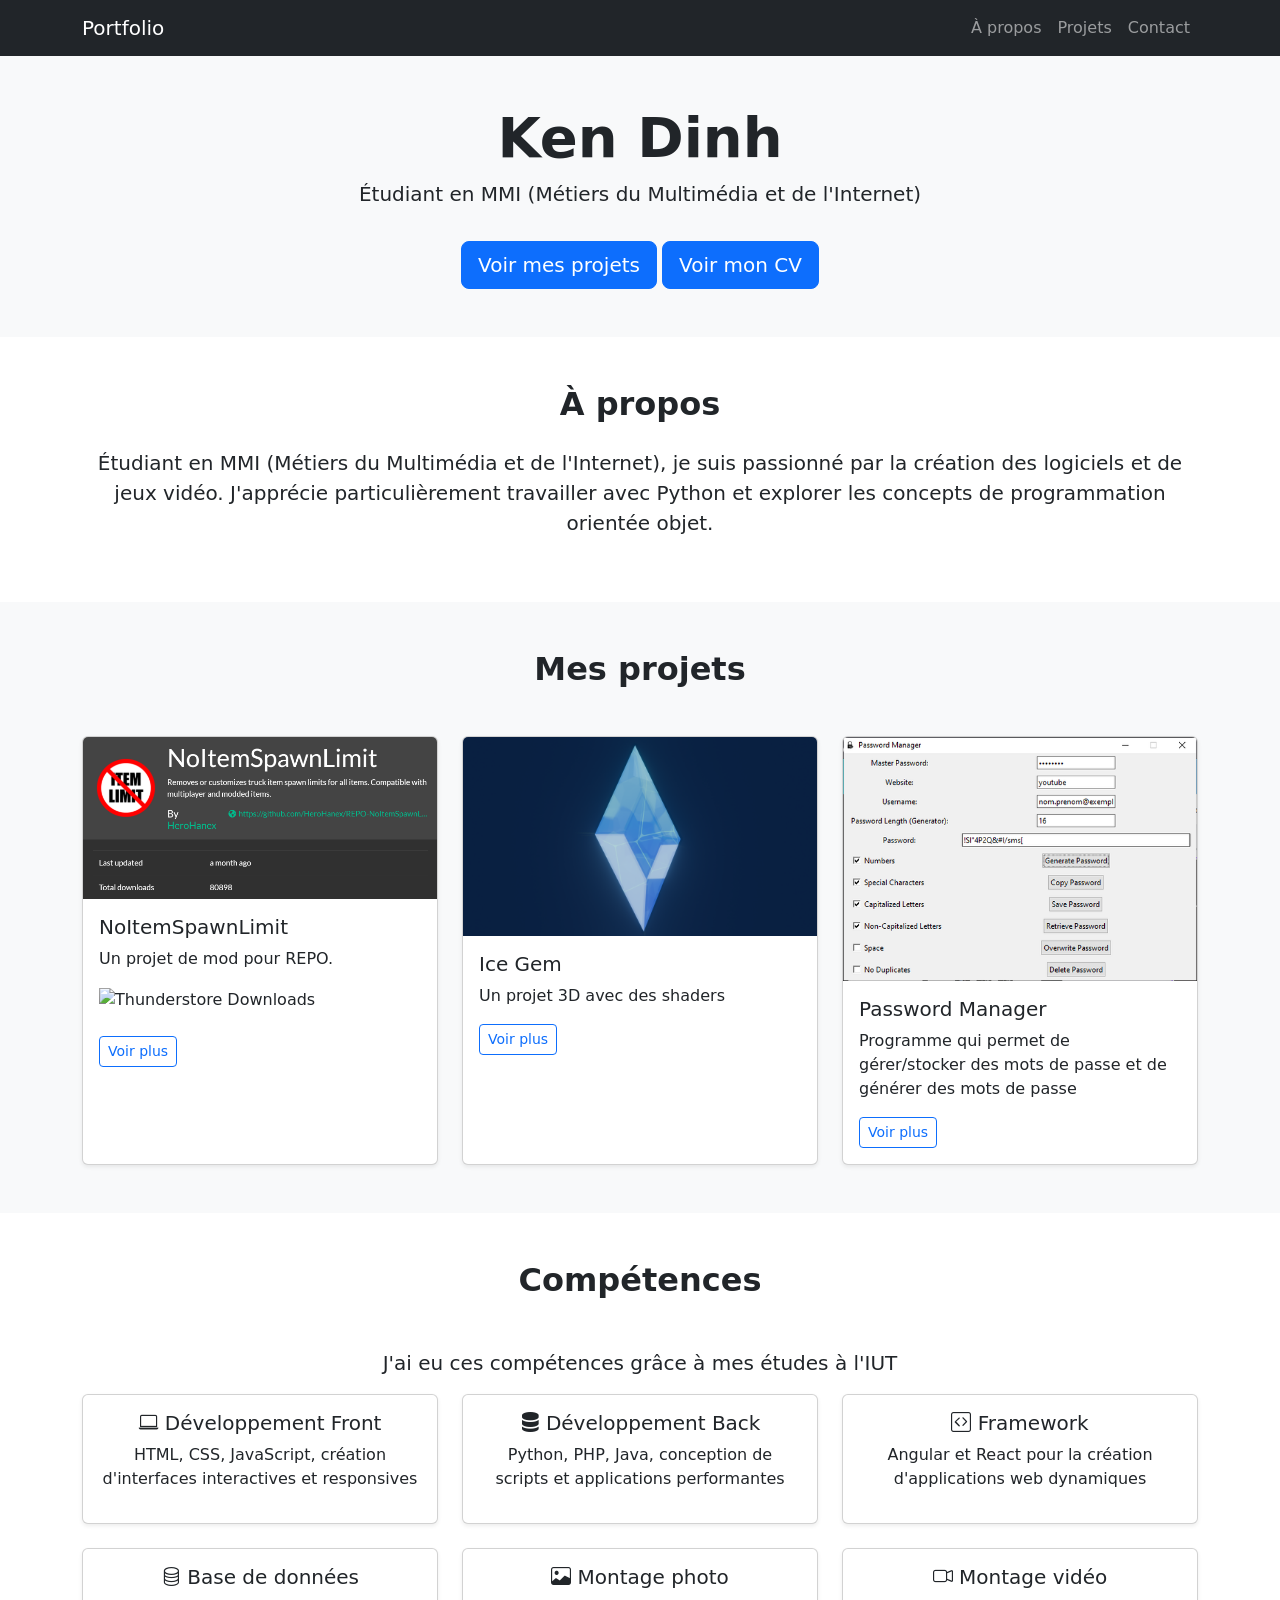
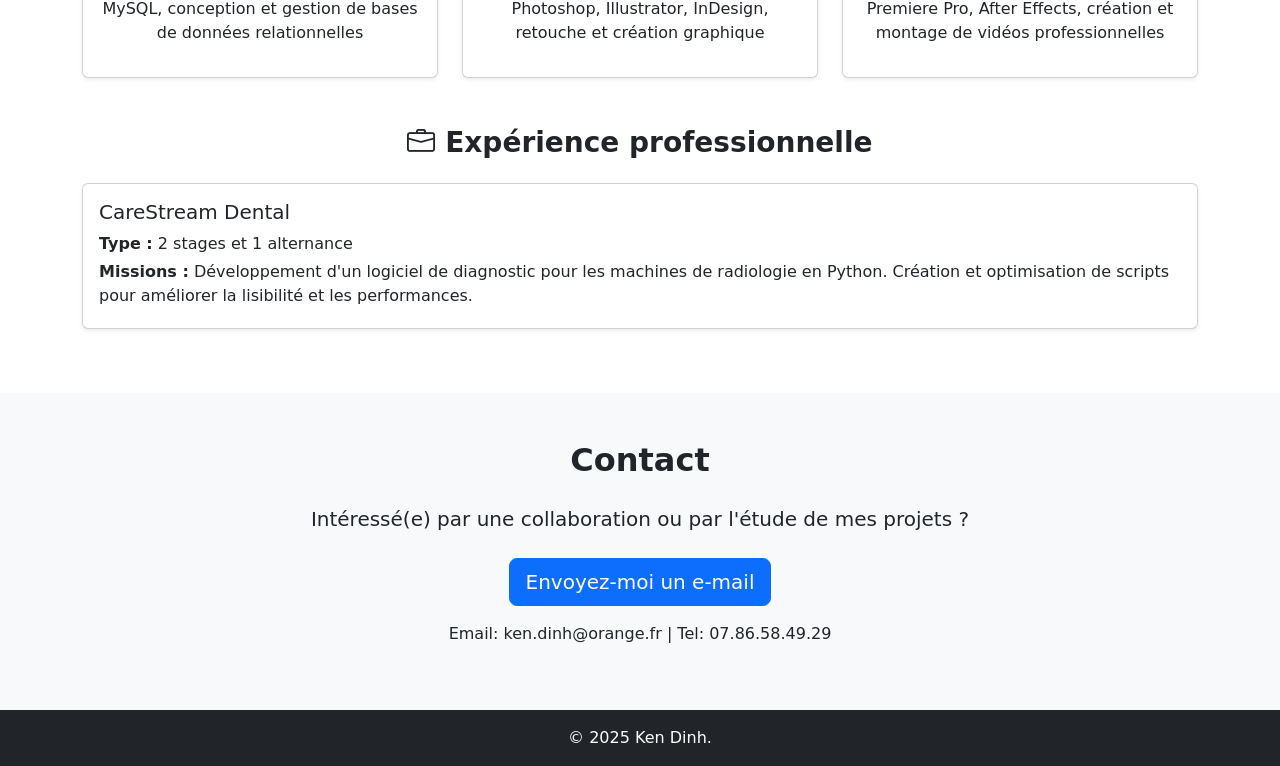
==== index.html @ 103bba15 "Add download badge for NoItemSpawnLimit project in HTML files" ====
<!DOCTYPE html>
<html lang="en">

<head>
	<meta charset="UTF-8">
	<meta name="viewport" content="width=device-width, initial-scale=1">
	<title>Portfolio</title>
	<link href="https://cdn.jsdelivr.net/npm/bootstrap@5.3.3/dist/css/bootstrap.min.css" rel="stylesheet">
	<link rel="stylesheet" href="https://cdn.jsdelivr.net/npm/bootstrap-icons@1.11.1/font/bootstrap-icons.css">
</head>

<body>

	<nav class="navbar navbar-expand-lg navbar-dark bg-dark">
		<div class="container">
			<a class="navbar-brand" href="#">Portfolio</a>
			<button class="navbar-toggler" type="button" data-bs-toggle="collapse" data-bs-target="#navbarNav">
				<span class="navbar-toggler-icon"></span>
			</button>
			<div id="navbarNav" class="collapse navbar-collapse justify-content-end">
				<ul class="navbar-nav">
					<li class="nav-item"><a class="nav-link" href="#about">À propos</a></li>
					<li class="nav-item"><a class="nav-link" href="#projects">Projets</a></li>
					<li class="nav-item"><a class="nav-link" href="#contact">Contact</a></li>
				</ul>
			</div>
		</div>
	</nav>

	<header class="bg-light text-dark text-center py-5">
		<div class="container">
			<h1 class="display-4 fw-bold">Ken Dinh</h1>
			<p class="lead">Étudiant en MMI (Métiers du Multimédia et de l'Internet)</p>
			<a href="#projects" class="btn btn-primary btn-lg mt-3">Voir mes projets</a>
			<a href="html/cv.html" class="btn btn-primary btn-lg mt-3">Voir mon CV</a>
		</div>
	</header>

	<section id="about" class="py-5">
		<div class="container text-center">
			<h2 class="fw-bold mb-4">À propos</h2>
			<p class="lead">Étudiant en MMI (Métiers du Multimédia et de l'Internet), je suis passionné par la
				création des logiciels et de jeux vidéo. J'apprécie particulièrement travailler avec Python et explorer
				les concepts de
				programmation orientée objet.</p>
		</div>
	</section>

	<section id="projects" class="py-5 bg-light">
		<div class="container">
			<h2 class="text-center fw-bold mb-5">Mes projets</h2>
			<div class="row g-4">
				<div class="col-md-4">
					<div class="card h-100 shadow-sm">
						<a href="html/noitemspawnlimit.html">
							<img src="images/noitemspawnlimit.png" class="card-img-top" alt="Project 1">
						</a>
						<div class="card-body">
							<h5 class="card-title">NoItemSpawnLimit</h5>
							<p class="card-text">Un projet de mod pour REPO.</p>
							<img alt="Thunderstore Downloads" src="https://img.shields.io/thunderstore/dt/HeroHanex/NoItemSpawnLimit?style=for-the-badge"><br><br>
							<a href="html/noitemspawnlimit.html" class="btn btn-outline-primary btn-sm">Voir plus</a>
						</div>
					</div>
				</div>

				<div class="col-md-4">
					<div class="card h-100 shadow-sm">
						<a href="html/ice_em.html">
							<img src="images/gem.png" class="card-img-top" alt="Project 2">
						</a>
						<div class="card-body">
							<h5 class="card-title">Ice Gem</h5>
							<p class="card-text">Un projet 3D avec des shaders</p>
							<a href="html/ice_em.html" class="btn btn-outline-primary btn-sm">Voir plus</a>
						</div>
					</div>
				</div>

				<div class="col-md-4">
					<div class="card h-100 shadow-sm">
						<a href="./html/pwm.html">
							<img src="images/password_manager.png" class="card-img-top" alt="Project 3">
						</a>
						<div class="card-body">
							<h5 class="card-title">Password Manager</h5>
							<p class="card-text">Programme qui permet de gérer/stocker des mots de passe et de générer
								des mots de passe</p>
							<a href="./html/pwm.html" class="btn btn-outline-primary btn-sm">Voir plus</a>
						</div>
					</div>
				</div>

			</div>
		</div>
	</section>

	<section id="competences" class="py-5">
		<div class="container">
			<h2 class="text-center fw-bold mb-5">Compétences</h2>
			<p class="lead text-center">J'ai eu ces compétences grâce à mes études à l'IUT</p>

			<div class="row g-4">

				<div class="col-md-4">
					<div class="card h-100 text-center shadow-sm">
						<div class="card-body">
							<h5 class="card-title"><i class="bi bi-laptop"></i> Développement Front</h5>
							<p>HTML, CSS, JavaScript, création d'interfaces interactives et responsives</p>
						</div>
					</div>
				</div>

				<div class="col-md-4">
					<div class="card h-100 text-center shadow-sm">
						<div class="card-body">
							<h5 class="card-title"><i class="bi bi-server"></i> Développement Back</h5>
							<p>Python, PHP, Java, conception de scripts et applications performantes</p>
						</div>
					</div>
				</div>

				<div class="col-md-4">
					<div class="card h-100 text-center shadow-sm">
						<div class="card-body">
							<h5 class="card-title"><i class="bi bi-code-square"></i> Framework</h5>
							<p>Angular et React pour la création d'applications web dynamiques</p>
						</div>
					</div>
				</div>

				<div class="col-md-4">
					<div class="card h-100 text-center shadow-sm">
						<div class="card-body">
							<h5 class="card-title"><i class="bi bi-database"></i> Base de données</h5>
							<p>MySQL, conception et gestion de bases de données relationnelles</p>
						</div>
					</div>
				</div>

				<div class="col-md-4">
					<div class="card h-100 text-center shadow-sm">
						<div class="card-body">
							<h5 class="card-title"><i class="bi bi-image"></i> Montage photo</h5>
							<p>Photoshop, Illustrator, InDesign, retouche et création graphique</p>
						</div>
					</div>
				</div>

				<div class="col-md-4">
					<div class="card h-100 text-center shadow-sm">
						<div class="card-body">
							<h5 class="card-title"><i class="bi bi-camera-video"></i> Montage vidéo</h5>
							<p>Premiere Pro, After Effects, création et montage de vidéos professionnelles</p>
						</div>
					</div>
				</div>

			</div>

			<div class="row mt-5">
				<div class="col-12">
					<h3 class="fw-bold mb-4 text-center"><i class="bi bi-briefcase"></i> Expérience professionnelle</h3>

					<div class="card shadow-sm mb-3">
						<div class="card-body">
							<h5 class="card-title">CareStream Dental</h5>
							<p class="mb-1"><strong>Type :</strong> 2 stages et 1 alternance</p>
							<p class="mb-1"><strong>Missions :</strong> Développement d'un logiciel de diagnostic pour
								les machines de radiologie en Python. Création et optimisation de scripts pour améliorer
								la lisibilité et les performances.</p>
						</div>
					</div>

				</div>
			</div>

		</div>
	</section>

	<section id="contact" class="py-5 bg-light">
		<div class="container text-center">
			<h2 class="fw-bold mb-4">Contact</h2>
			<p class="lead mb-4">Intéressé(e) par une collaboration ou par l'étude de mes projets ?</p>
			<a href="mailto:ken.dinh@orange.fr" class="btn btn-primary btn-lg">Envoyez-moi un e-mail</a>
			<p class="mt-3">Email: ken.dinh@orange.fr | Tel: 07.86.58.49.29</p>
		</div>
	</section>

	<footer class="bg-dark text-white text-center py-3">
		<p class="mb-0">&copy; 2025 Ken Dinh.</p>
	</footer>

	<script src="https://cdn.jsdelivr.net/npm/bootstrap@5.3.3/dist/js/bootstrap.bundle.min.js"></script>
</body>

</html>
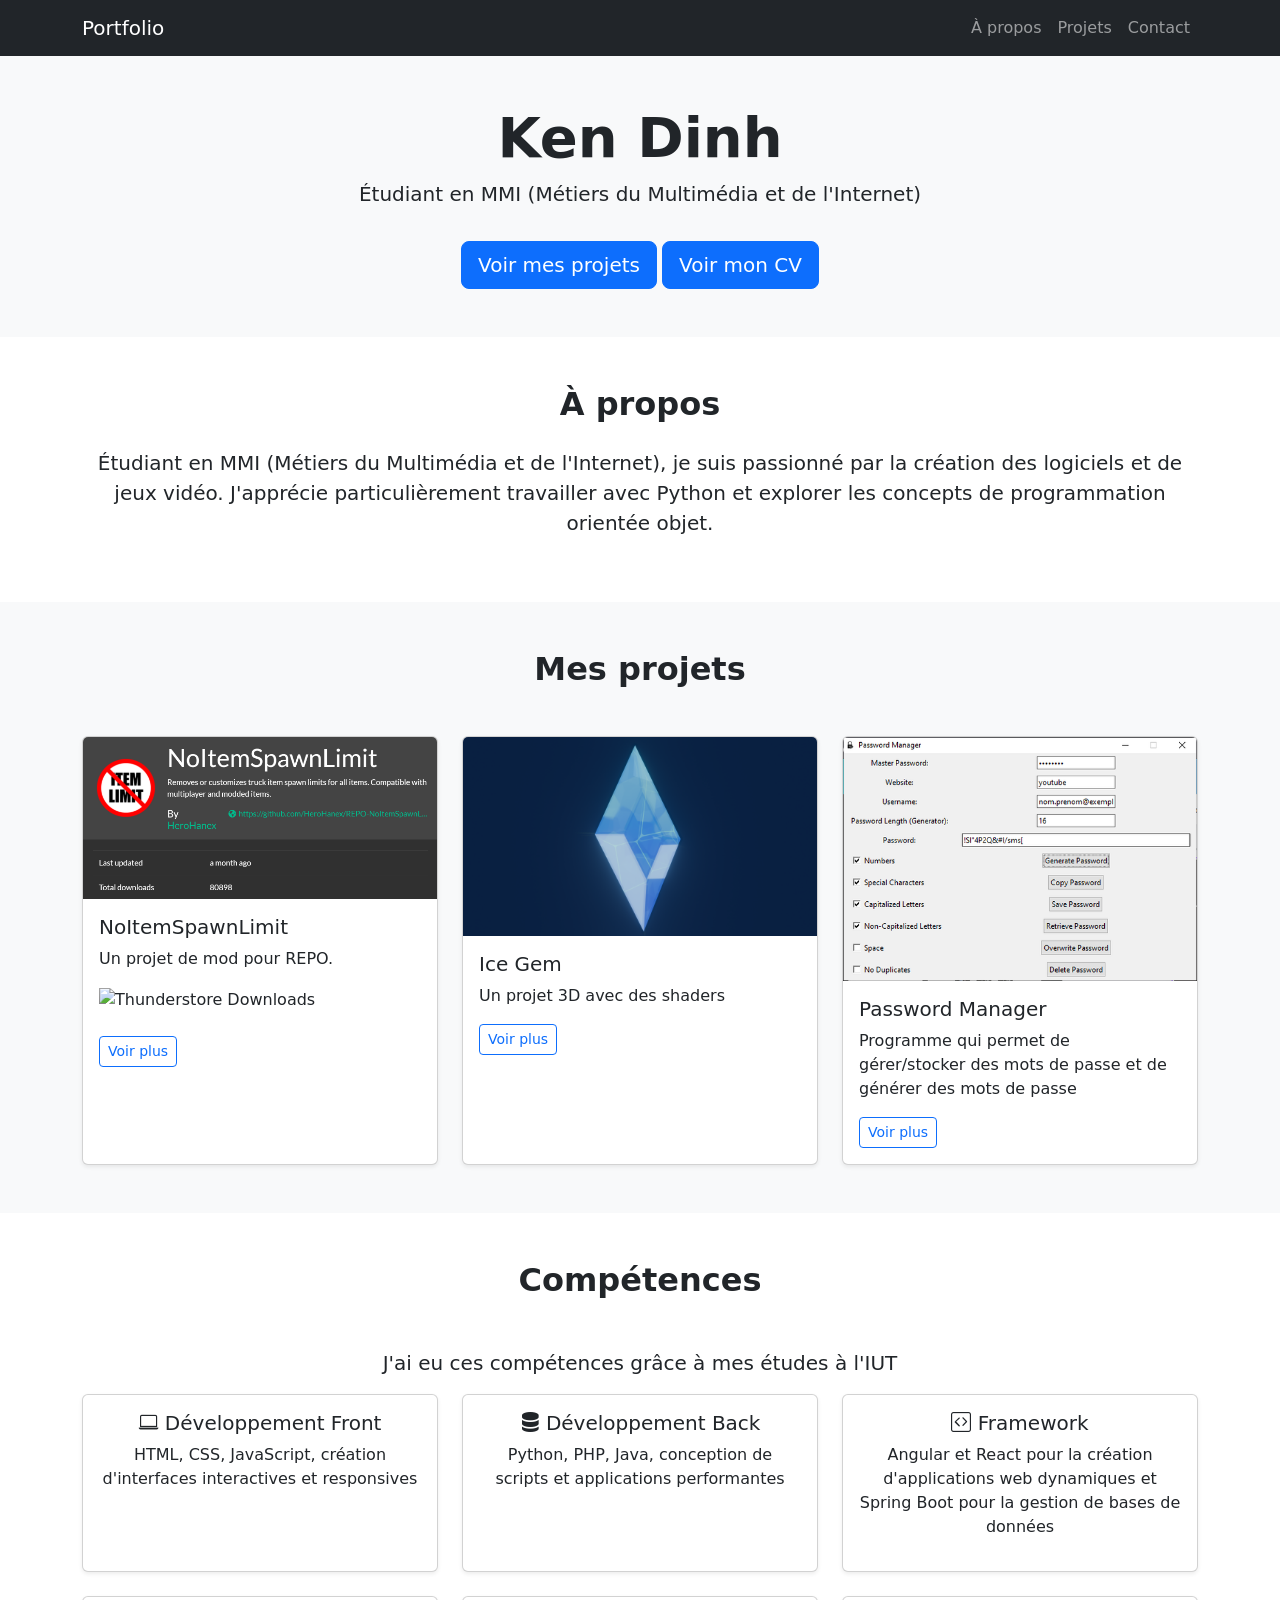
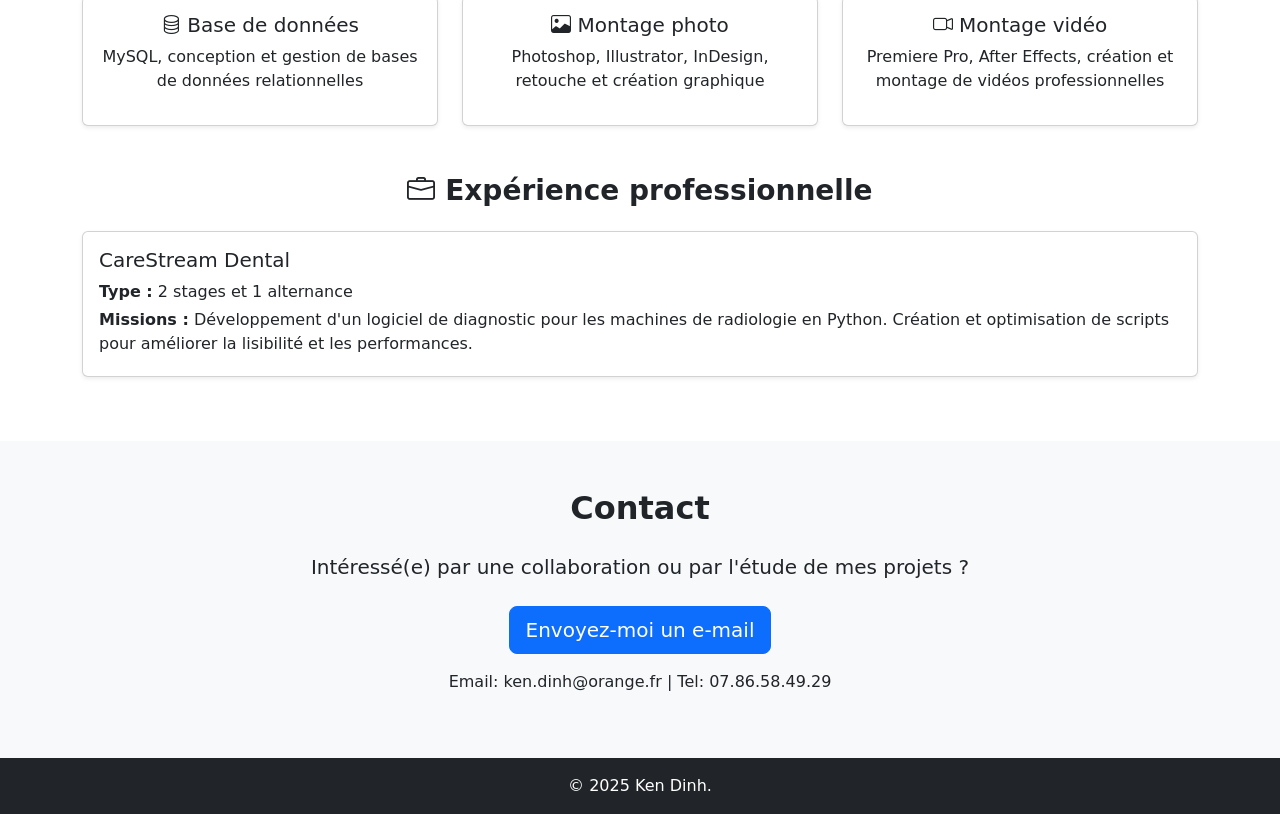
==== commit 3f162114: "Updated CV" ====
--- a/index.html
+++ b/index.html
@@ -124,7 +124,7 @@
 					<div class="card h-100 text-center shadow-sm">
 						<div class="card-body">
 							<h5 class="card-title"><i class="bi bi-code-square"></i> Framework</h5>
-							<p>Angular et React pour la création d'applications web dynamiques</p>
+							<p>Angular et React pour la création d'applications web dynamiques et Spring Boot pour la gestion de bases de données</p>
 						</div>
 					</div>
 				</div>
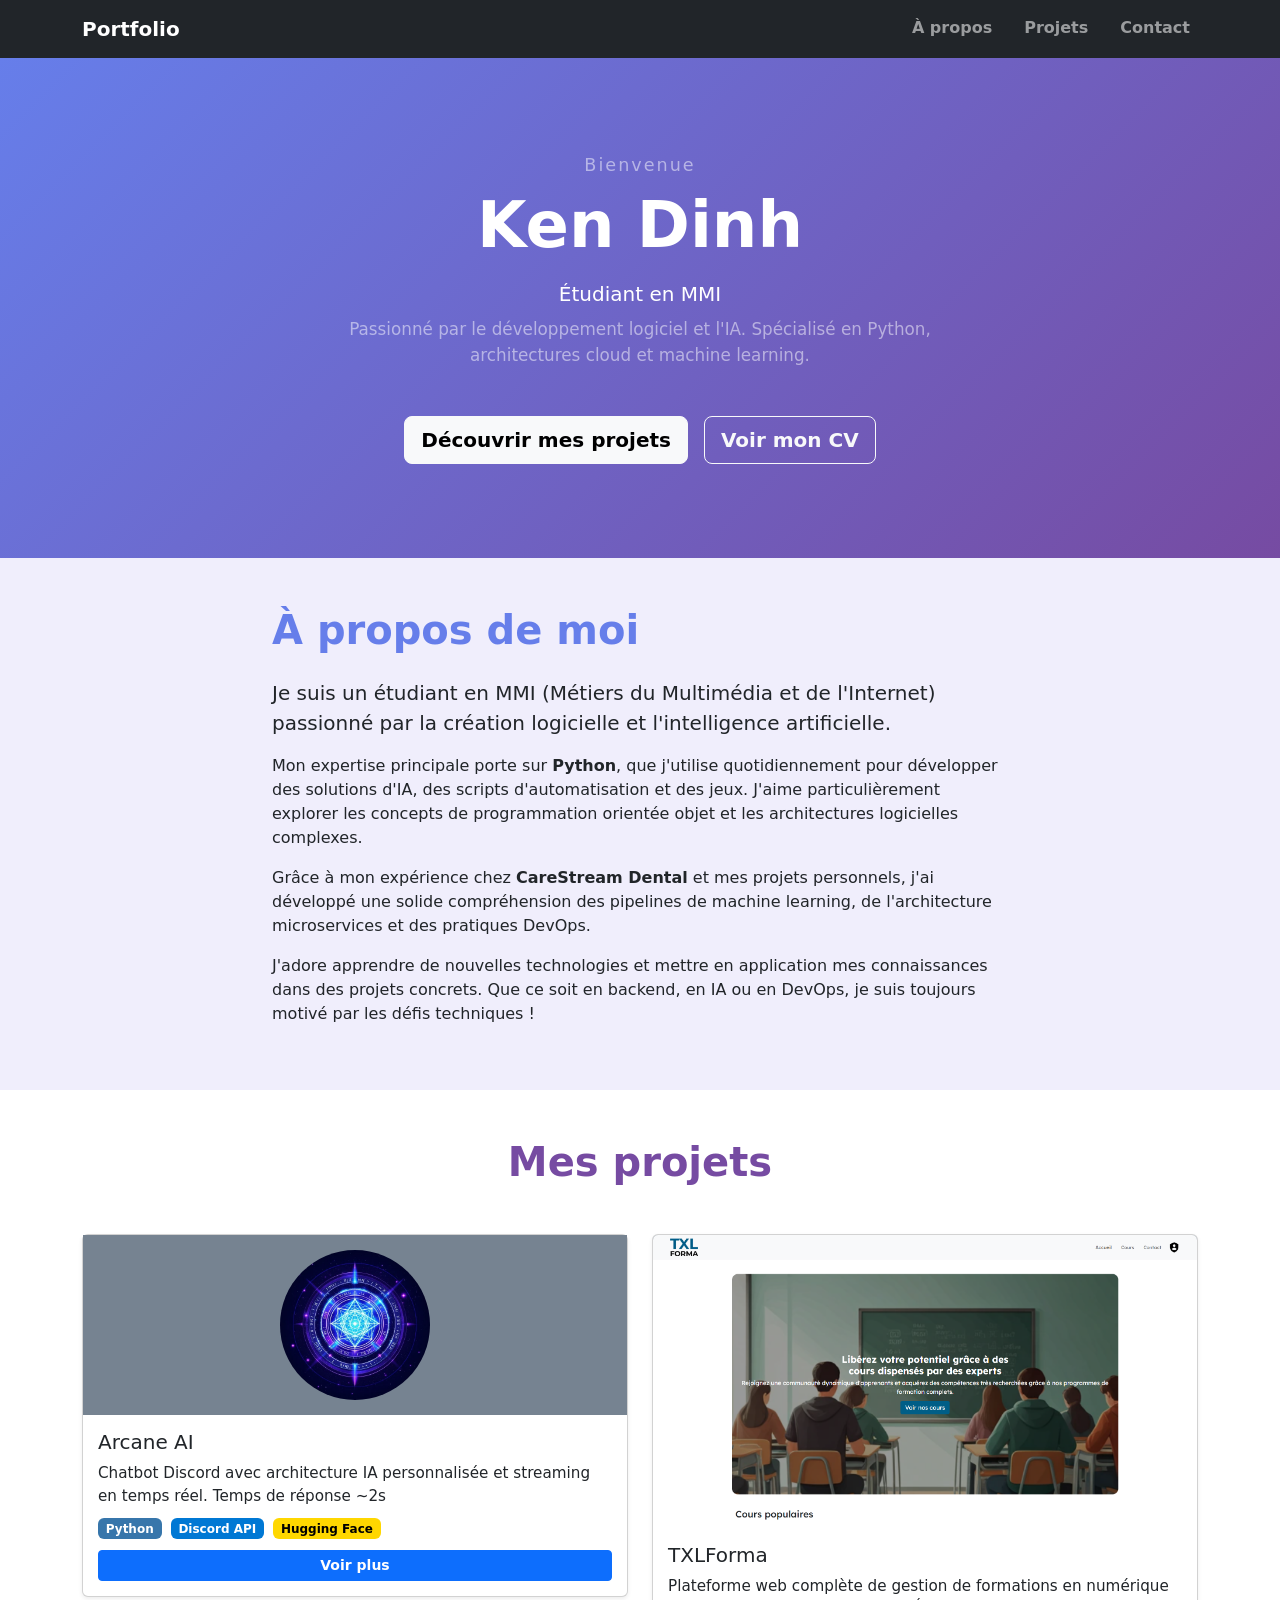
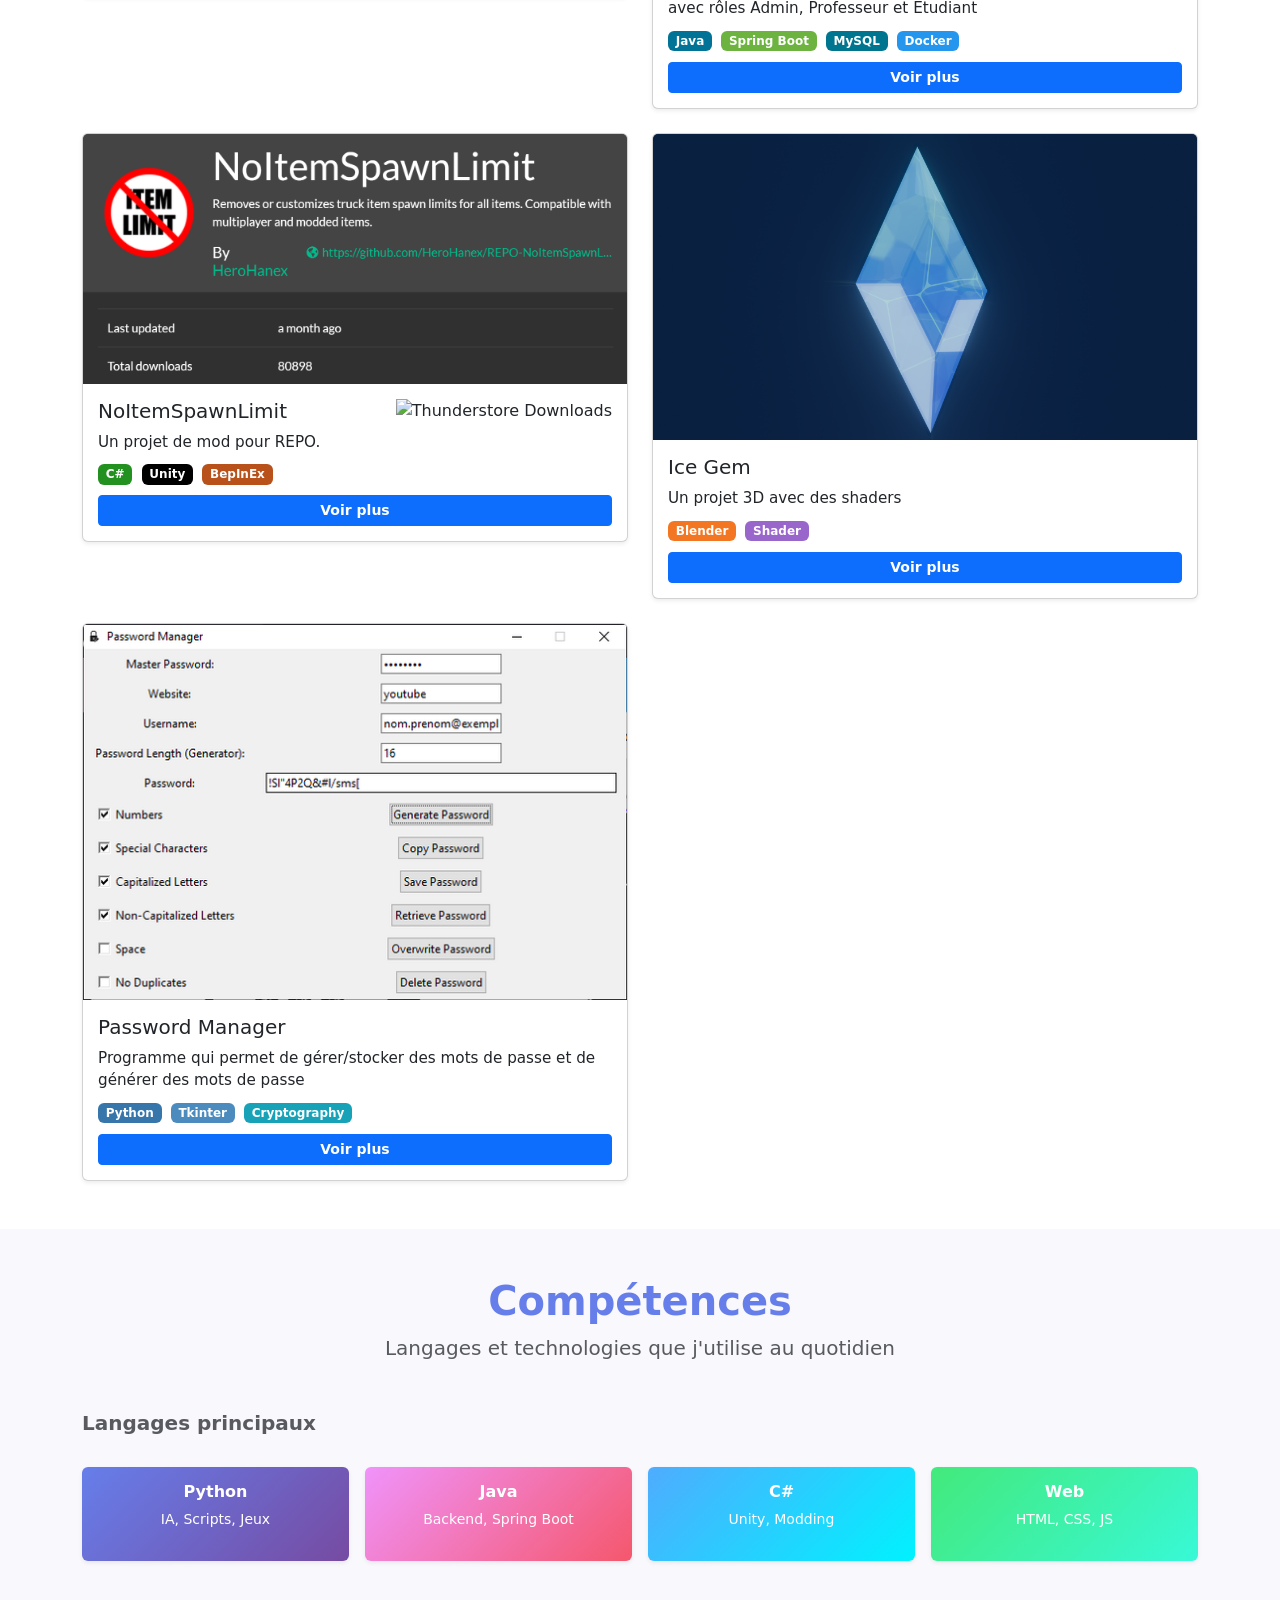
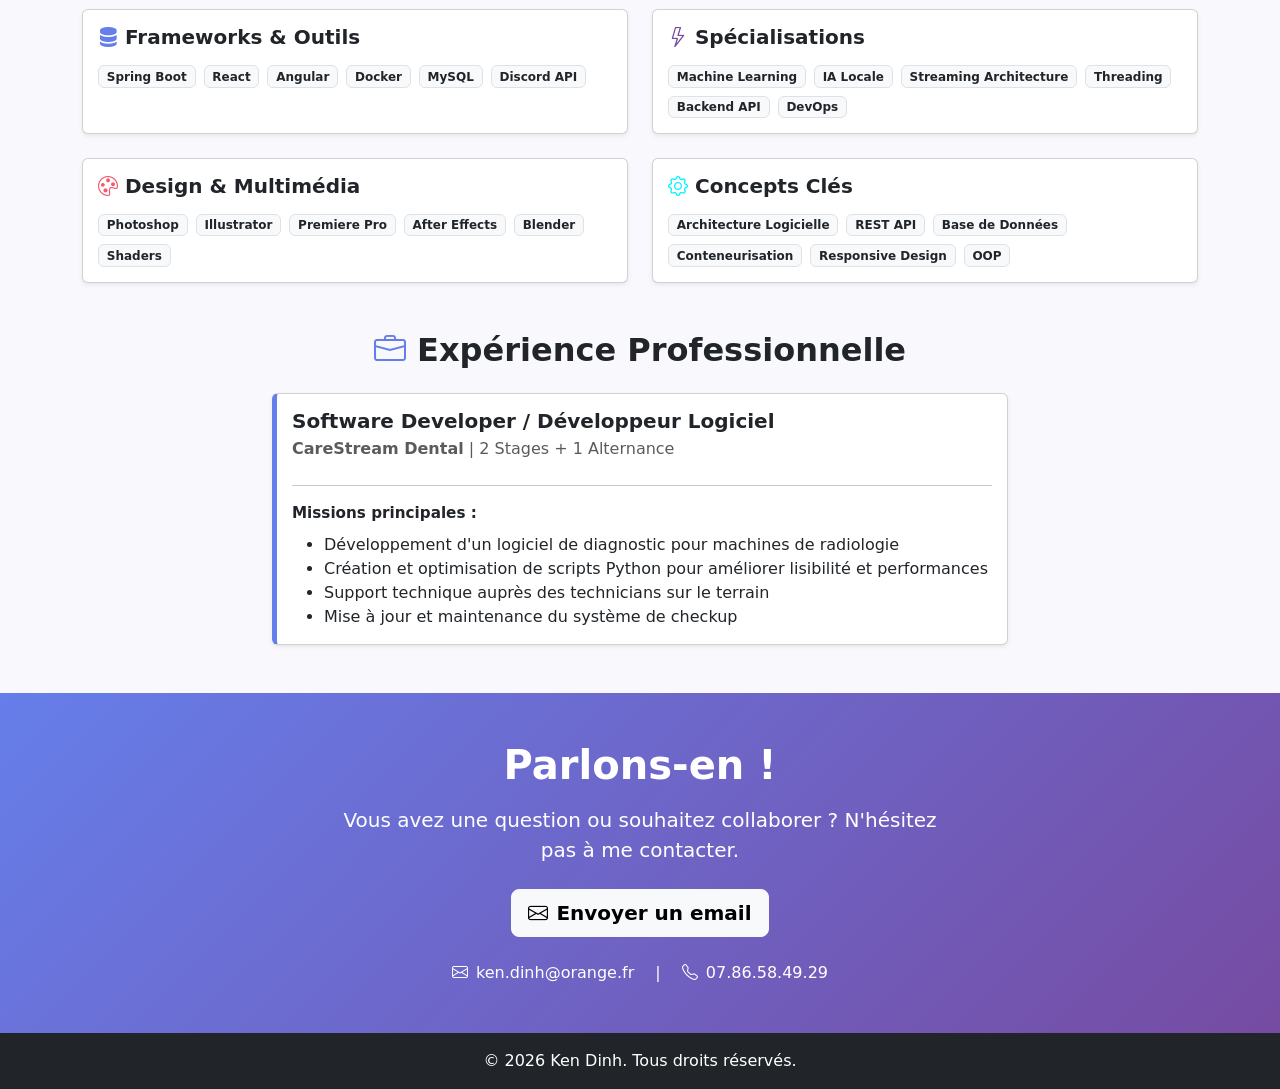
==== commit e8fb1d6e: "Updated CV" ====
--- a/index.html
+++ b/index.html
@@ -13,182 +13,399 @@
 
 	<nav class="navbar navbar-expand-lg navbar-dark bg-dark">
 		<div class="container">
-			<a class="navbar-brand" href="#">Portfolio</a>
+			<a class="navbar-brand fw-bold" href="#">Portfolio</a>
 			<button class="navbar-toggler" type="button" data-bs-toggle="collapse" data-bs-target="#navbarNav">
 				<span class="navbar-toggler-icon"></span>
 			</button>
 			<div id="navbarNav" class="collapse navbar-collapse justify-content-end">
-				<ul class="navbar-nav">
-					<li class="nav-item"><a class="nav-link" href="#about">À propos</a></li>
-					<li class="nav-item"><a class="nav-link" href="#projects">Projets</a></li>
-					<li class="nav-item"><a class="nav-link" href="#contact">Contact</a></li>
+				<ul class="navbar-nav gap-3">
+					<li class="nav-item"><a class="nav-link fw-bold hover-effect" href="#about">À propos</a></li>
+					<li class="nav-item"><a class="nav-link fw-bold hover-effect" href="#projects">Projets</a></li>
+					<li class="nav-item"><a class="nav-link fw-bold hover-effect" href="#contact">Contact</a></li>
 				</ul>
 			</div>
 		</div>
 	</nav>
 
-	<header class="bg-light text-dark text-center py-5">
+	<style>
+		.hover-effect {
+			transition: all 0.3s ease;
+			border-bottom: 2px solid transparent;
+		}
+		.hover-effect:hover {
+			color: #667eea !important;
+			border-bottom: 2px solid #667eea;
+		}
+	</style>
+
+	<header class="text-white text-center py-5" style="background: linear-gradient(135deg, #667eea 0%, #764ba2 100%); min-height: 500px; display: flex; flex-direction: column; justify-content: center;">
 		<div class="container">
-			<h1 class="display-4 fw-bold">Ken Dinh</h1>
-			<p class="lead">Étudiant en MMI (Métiers du Multimédia et de l'Internet)</p>
-			<a href="#projects" class="btn btn-primary btn-lg mt-3">Voir mes projets</a>
-			<a href="html/cv.html" class="btn btn-primary btn-lg mt-3">Voir mon CV</a>
+			<div style="margin-bottom: 40px;">
+				<p class="text-white-50 mb-2" style="font-size: 1.1rem; letter-spacing: 2px;">Bienvenue</p>
+				<h1 class="display-3 fw-bold mb-3">Ken Dinh</h1>
+				<p class="lead mb-2">Étudiant en MMI</p>
+				<p class="text-white-50" style="font-size: 1.05rem; max-width: 600px; margin: 0 auto;">
+					Passionné par le développement logiciel et l'IA. Spécialisé en Python, architectures cloud et machine learning.
+				</p>
+			</div>
+			<div class="d-flex gap-3 justify-content-center flex-wrap mt-5">
+				<a href="#projects" class="btn btn-light btn-lg fw-bold">Découvrir mes projets</a>
+				<a href="html/cv.html" class="btn btn-outline-light btn-lg fw-bold">Voir mon CV</a>
+			</div>
 		</div>
 	</header>
 
-	<section id="about" class="py-5">
-		<div class="container text-center">
-			<h2 class="fw-bold mb-4">À propos</h2>
-			<p class="lead">Étudiant en MMI (Métiers du Multimédia et de l'Internet), je suis passionné par la
-				création des logiciels et de jeux vidéo. J'apprécie particulièrement travailler avec Python et explorer
-				les concepts de
-				programmation orientée objet.</p>
+	<section id="about" class="py-5" style="background-color: #f0eefc;">
+		<div class="container">
+			<div class="row align-items-center">
+				<div class="col-lg-8 offset-lg-2">
+					<h2 class="fw-bold mb-4" style="font-size: 2.5rem; color: #667eea;">À propos de moi</h2>
+					<p class="lead mb-3">
+						Je suis un étudiant en MMI (Métiers du Multimédia et de l'Internet) passionné par la création logicielle et l'intelligence artificielle.
+					</p>
+					<p class="mb-3">
+						Mon expertise principale porte sur <strong>Python</strong>, que j'utilise quotidiennement pour développer des solutions d'IA, des scripts d'automatisation et des jeux. J'aime particulièrement explorer les concepts de programmation orientée objet et les architectures logicielles complexes.
+					</p>
+					<p class="mb-3">
+						Grâce à mon expérience chez <strong>CareStream Dental</strong> et mes projets personnels, j'ai développé une solide compréhension des pipelines de machine learning, de l'architecture microservices et des pratiques DevOps.
+					</p>
+					<p>
+						J'adore apprendre de nouvelles technologies et mettre en application mes connaissances dans des projets concrets. Que ce soit en backend, en IA ou en DevOps, je suis toujours motivé par les défis techniques !
+					</p>
+				</div>
+			</div>
 		</div>
 	</section>
 
-	<section id="projects" class="py-5 bg-light">
+	<section id="projects" class="py-5" style="background-color: #ffffff;">
 		<div class="container">
-			<h2 class="text-center fw-bold mb-5">Mes projets</h2>
+			<h2 class="text-center fw-bold mb-5" style="font-size: 2.5rem; color: #764ba2;">Mes projets</h2>
+			<style>
+				.card-link {
+					text-decoration: none;
+					color: inherit;
+					display: block;
+					transition: transform 0.3s ease, box-shadow 0.3s ease;
+				}
+				.card-link:hover {
+					transform: translateY(-5px);
+					box-shadow: 0 8px 20px rgba(102, 126, 234, 0.3) !important;
+				}
+				.card-link .card {
+					display: flex;
+					flex-direction: column;
+					height: 100%;
+				}
+				.card-header-image {
+					display: flex;
+					justify-content: center;
+					align-items: center;
+					overflow: hidden;
+					padding: 15px;
+					background-color: #768391;
+					width: 100%;
+				}
+				.card-img-top {
+					width: 100%;
+					height: auto;
+					object-fit: contain;
+					background-color: #768391;
+				}
+				.card-body {
+					padding: 15px;
+					flex-grow: 1;
+					display: flex;
+					flex-direction: column;
+				}
+				.card-body .card-title {
+					margin-bottom: 8px;
+				}
+				.card-body .card-text {
+					margin-bottom: 8px;
+					font-size: 0.95rem;
+				}
+			</style>
 			<div class="row g-4">
-				<div class="col-md-4">
+				<div class="col-md-6">
+					<a href="html/discord_chatbot.html" class="card-link">
+						<div class="card shadow-sm">
+							<div class="card-header-image">
+								<img src="images/arcane_logo.jpg" style="width: 150px; height: auto; object-fit: contain; border-radius: 50%;" alt="Arcane AI Logo">
+							</div>
+							<div class="card-body d-flex flex-column">
+								<h5 class="card-title">Arcane AI</h5>
+								<p class="card-text">Chatbot Discord avec architecture IA personnalisée et streaming en temps réel. Temps de réponse ~2s</p>
+								<div style="margin-bottom: 10px;">
+									<span class="badge me-1" style="background-color: #3776ab;">Python</span>
+									<span class="badge me-1" style="background-color: #0078d4;">Discord API</span>
+									<span class="badge" style="background-color: #FFD700; color: #000;">Hugging Face</span>
+								</div>
+								<span class="btn btn-primary btn-sm mt-auto fw-bold">Voir plus</span>
+							</div>
+						</div>
+					</a>
+				</div>
+
+				<div class="col-md-6">
+					<a href="html/txlforma.html" class="card-link">
+						<div class="card shadow-sm">
+							<img src="images/txlforma_home.png" class="card-img-top" alt="TXLForma">
+							<div class="card-body d-flex flex-column">
+								<h5 class="card-title">TXLForma</h5>
+								<p class="card-text">Plateforme web complète de gestion de formations en numérique avec rôles Admin, Professeur et Étudiant</p>
+								<div style="margin-bottom: 10px;">
+									<span class="badge me-1" style="background-color: #007396;">Java</span>
+									<span class="badge me-1" style="background-color: #6cb33f;">Spring Boot</span>
+									<span class="badge me-1" style="background-color: #00758f;">MySQL</span>
+									<span class="badge" style="background-color: #2496ed;">Docker</span>
+								</div>
+								<span class="btn btn-primary btn-sm mt-auto fw-bold">Voir plus</span>
+							</div>
+						</div>
+					</a>
+				</div>
+
+				<div class="col-md-6">
+					<a href="html/noitemspawnlimit.html" class="card-link">
+						<div class="card shadow-sm">
+							<img src="images/noitemspawnlimit.png" class="card-img-top" alt="Project 1">
+							<div class="card-body d-flex flex-column">
+								<div class="d-flex justify-content-between align-items-start" style="margin-bottom: 8px;">
+									<h5 class="card-title mb-0">NoItemSpawnLimit</h5>
+									<img alt="Thunderstore Downloads" src="https://img.shields.io/thunderstore/dt/HeroHanex/NoItemSpawnLimit?style=for-the-badge">
+								</div>
+								<p class="card-text">Un projet de mod pour REPO.</p>
+								<div style="margin-bottom: 10px;">
+									<span class="badge me-1" style="background-color: #239120;">C#</span>
+									<span class="badge me-1" style="background-color: #000000;">Unity</span>
+									<span class="badge" style="background-color: #b8511a;">BepInEx</span>
+								</div>
+								<span class="btn btn-primary btn-sm mt-auto fw-bold">Voir plus</span>
+							</div>
+						</div>
+					</a>
+				</div>
+
+				<div class="col-md-6">
+					<a href="html/ice_em.html" class="card-link">
+						<div class="card shadow-sm">
+							<img src="images/gem.png" class="card-img-top" alt="Project 2">
+							<div class="card-body d-flex flex-column">
+								<h5 class="card-title">Ice Gem</h5>
+								<p class="card-text">Un projet 3D avec des shaders</p>
+								<div style="margin-bottom: 10px;">
+									<span class="badge me-1" style="background-color: #f37722;">Blender</span>
+									<span class="badge" style="background-color: #9966cc;">Shader</span>
+								</div>
+								<span class="btn btn-primary btn-sm mt-auto fw-bold">Voir plus</span>
+							</div>
+						</div>
+					</a>
+				</div>
+
+				<div class="col-md-6">
+					<a href="./html/pwm.html" class="card-link">
+						<div class="card shadow-sm">
+							<img src="images/password_manager.png" class="card-img-top" alt="Project 3">
+							<div class="card-body d-flex flex-column">
+								<h5 class="card-title">Password Manager</h5>
+								<p class="card-text">Programme qui permet de gérer/stocker des mots de passe et de générer
+									des mots de passe</p>
+								<div style="margin-bottom: 10px;">
+									<span class="badge me-1" style="background-color: #3776ab;">Python</span>
+									<span class="badge me-1" style="background-color: #4B8BBE;">Tkinter</span>
+									<span class="badge" style="background-color: #17a2b8;">Cryptography</span>
+								</div>
+								<span class="btn btn-primary btn-sm mt-auto fw-bold">Voir plus</span>
+							</div>
+						</div>
+					</a>
+				</div>
+						</div>
+					</a>
+				</div>
+
+			</div>
+		</div>
+	</section>
+
+	<section id="competences" class="py-5" style="background-color: #f9f8fd;">
+		<div class="container">
+			<h2 class="text-center fw-bold mb-2" style="font-size: 2.5rem; color: #667eea;">Compétences</h2>
+			<p class="lead text-center mb-5 text-muted">Langages et technologies que j'utilise au quotidien</p>
+
+			<!-- Core Skills Languages -->
+			<div class="row g-3 mb-5">
+				<div class="col-12">
+					<h5 class="fw-bold mb-3 text-muted">Langages principaux</h5>
+				</div>
+				<div class="col-md-3 col-sm-6">
+					<div class="card h-100 text-center shadow-sm border-0" style="background: linear-gradient(135deg, #667eea 0%, #764ba2 100%); color: white;">
+						<div class="card-body">
+							<h6 class="card-title fw-bold mb-2">Python</h6>
+							<p class="small">IA, Scripts, Jeux</p>
+						</div>
+					</div>
+				</div>
+				<div class="col-md-3 col-sm-6">
+					<div class="card h-100 text-center shadow-sm border-0" style="background: linear-gradient(135deg, #f093fb 0%, #f5576c 100%); color: white;">
+						<div class="card-body">
+							<h6 class="card-title fw-bold mb-2">Java</h6>
+							<p class="small">Backend, Spring Boot</p>
+						</div>
+					</div>
+				</div>
+				<div class="col-md-3 col-sm-6">
+					<div class="card h-100 text-center shadow-sm border-0" style="background: linear-gradient(135deg, #4facfe 0%, #00f2fe 100%); color: white;">
+						<div class="card-body">
+							<h6 class="card-title fw-bold mb-2">C#</h6>
+							<p class="small">Unity, Modding</p>
+						</div>
+					</div>
+				</div>
+				<div class="col-md-3 col-sm-6">
+					<div class="card h-100 text-center shadow-sm border-0" style="background: linear-gradient(135deg, #43e97b 0%, #38f9d7 100%); color: white;">
+						<div class="card-body">
+							<h6 class="card-title fw-bold mb-2">Web</h6>
+							<p class="small">HTML, CSS, JS</p>
+						</div>
+					</div>
+				</div>
+			</div>
+
+			<!-- Technology Stack -->
+			<div class="row g-4 mb-5">
+				<div class="col-md-6">
 					<div class="card h-100 shadow-sm">
-						<a href="html/noitemspawnlimit.html">
-							<img src="images/noitemspawnlimit.png" class="card-img-top" alt="Project 1">
-						</a>
-						<div class="card-body">
-							<h5 class="card-title">NoItemSpawnLimit</h5>
-							<p class="card-text">Un projet de mod pour REPO.</p>
-							<img alt="Thunderstore Downloads" src="https://img.shields.io/thunderstore/dt/HeroHanex/NoItemSpawnLimit?style=for-the-badge"><br><br>
-							<a href="html/noitemspawnlimit.html" class="btn btn-outline-primary btn-sm">Voir plus</a>
-						</div>
-					</div>
-				</div>
-
-				<div class="col-md-4">
+						<div class="card-body">
+							<h5 class="card-title fw-bold mb-3">
+								<i class="bi bi-server" style="color: #667eea;"></i> Frameworks & Outils
+							</h5>
+							<div class="d-flex flex-wrap gap-2">
+								<span class="badge bg-light text-dark border">Spring Boot</span>
+								<span class="badge bg-light text-dark border">React</span>
+								<span class="badge bg-light text-dark border">Angular</span>
+								<span class="badge bg-light text-dark border">Docker</span>
+								<span class="badge bg-light text-dark border">MySQL</span>
+								<span class="badge bg-light text-dark border">Discord API</span>
+							</div>
+						</div>
+					</div>
+				</div>
+
+				<div class="col-md-6">
 					<div class="card h-100 shadow-sm">
-						<a href="html/ice_em.html">
-							<img src="images/gem.png" class="card-img-top" alt="Project 2">
-						</a>
-						<div class="card-body">
-							<h5 class="card-title">Ice Gem</h5>
-							<p class="card-text">Un projet 3D avec des shaders</p>
-							<a href="html/ice_em.html" class="btn btn-outline-primary btn-sm">Voir plus</a>
-						</div>
-					</div>
-				</div>
-
-				<div class="col-md-4">
+						<div class="card-body">
+							<h5 class="card-title fw-bold mb-3">
+								<i class="bi bi-lightning" style="color: #764ba2;"></i> Spécialisations
+							</h5>
+							<div class="d-flex flex-wrap gap-2">
+								<span class="badge bg-light text-dark border">Machine Learning</span>
+								<span class="badge bg-light text-dark border">IA Locale</span>
+								<span class="badge bg-light text-dark border">Streaming Architecture</span>
+								<span class="badge bg-light text-dark border">Threading</span>
+								<span class="badge bg-light text-dark border">Backend API</span>
+								<span class="badge bg-light text-dark border">DevOps</span>
+							</div>
+						</div>
+					</div>
+				</div>
+
+				<div class="col-md-6">
 					<div class="card h-100 shadow-sm">
-						<a href="./html/pwm.html">
-							<img src="images/password_manager.png" class="card-img-top" alt="Project 3">
-						</a>
-						<div class="card-body">
-							<h5 class="card-title">Password Manager</h5>
-							<p class="card-text">Programme qui permet de gérer/stocker des mots de passe et de générer
-								des mots de passe</p>
-							<a href="./html/pwm.html" class="btn btn-outline-primary btn-sm">Voir plus</a>
-						</div>
-					</div>
-				</div>
-
-			</div>
-		</div>
-	</section>
-
-	<section id="competences" class="py-5">
-		<div class="container">
-			<h2 class="text-center fw-bold mb-5">Compétences</h2>
-			<p class="lead text-center">J'ai eu ces compétences grâce à mes études à l'IUT</p>
-
-			<div class="row g-4">
-
-				<div class="col-md-4">
-					<div class="card h-100 text-center shadow-sm">
-						<div class="card-body">
-							<h5 class="card-title"><i class="bi bi-laptop"></i> Développement Front</h5>
-							<p>HTML, CSS, JavaScript, création d'interfaces interactives et responsives</p>
-						</div>
-					</div>
-				</div>
-
-				<div class="col-md-4">
-					<div class="card h-100 text-center shadow-sm">
-						<div class="card-body">
-							<h5 class="card-title"><i class="bi bi-server"></i> Développement Back</h5>
-							<p>Python, PHP, Java, conception de scripts et applications performantes</p>
-						</div>
-					</div>
-				</div>
-
-				<div class="col-md-4">
-					<div class="card h-100 text-center shadow-sm">
-						<div class="card-body">
-							<h5 class="card-title"><i class="bi bi-code-square"></i> Framework</h5>
-							<p>Angular et React pour la création d'applications web dynamiques et Spring Boot pour la gestion de bases de données</p>
-						</div>
-					</div>
-				</div>
-
-				<div class="col-md-4">
-					<div class="card h-100 text-center shadow-sm">
-						<div class="card-body">
-							<h5 class="card-title"><i class="bi bi-database"></i> Base de données</h5>
-							<p>MySQL, conception et gestion de bases de données relationnelles</p>
-						</div>
-					</div>
-				</div>
-
-				<div class="col-md-4">
-					<div class="card h-100 text-center shadow-sm">
-						<div class="card-body">
-							<h5 class="card-title"><i class="bi bi-image"></i> Montage photo</h5>
-							<p>Photoshop, Illustrator, InDesign, retouche et création graphique</p>
-						</div>
-					</div>
-				</div>
-
-				<div class="col-md-4">
-					<div class="card h-100 text-center shadow-sm">
-						<div class="card-body">
-							<h5 class="card-title"><i class="bi bi-camera-video"></i> Montage vidéo</h5>
-							<p>Premiere Pro, After Effects, création et montage de vidéos professionnelles</p>
-						</div>
-					</div>
-				</div>
-
-			</div>
-
+						<div class="card-body">
+							<h5 class="card-title fw-bold mb-3">
+								<i class="bi bi-palette" style="color: #f5576c;"></i> Design & Multimédia
+							</h5>
+							<div class="d-flex flex-wrap gap-2">
+								<span class="badge bg-light text-dark border">Photoshop</span>
+								<span class="badge bg-light text-dark border">Illustrator</span>
+								<span class="badge bg-light text-dark border">Premiere Pro</span>
+								<span class="badge bg-light text-dark border">After Effects</span>
+								<span class="badge bg-light text-dark border">Blender</span>
+								<span class="badge bg-light text-dark border">Shaders</span>
+							</div>
+						</div>
+					</div>
+				</div>
+
+				<div class="col-md-6">
+					<div class="card h-100 shadow-sm">
+						<div class="card-body">
+							<h5 class="card-title fw-bold mb-3">
+								<i class="bi bi-gear" style="color: #00f2fe;"></i> Concepts Clés
+							</h5>
+							<div class="d-flex flex-wrap gap-2">
+								<span class="badge bg-light text-dark border">Architecture Logicielle</span>
+								<span class="badge bg-light text-dark border">REST API</span>
+								<span class="badge bg-light text-dark border">Base de Données</span>
+								<span class="badge bg-light text-dark border">Conteneurisation</span>
+								<span class="badge bg-light text-dark border">Responsive Design</span>
+								<span class="badge bg-light text-dark border">OOP</span>
+							</div>
+						</div>
+					</div>
+				</div>
+			</div>
+
+			<!-- Professional Experience -->
 			<div class="row mt-5">
 				<div class="col-12">
-					<h3 class="fw-bold mb-4 text-center"><i class="bi bi-briefcase"></i> Expérience professionnelle</h3>
-
-					<div class="card shadow-sm mb-3">
-						<div class="card-body">
-							<h5 class="card-title">CareStream Dental</h5>
-							<p class="mb-1"><strong>Type :</strong> 2 stages et 1 alternance</p>
-							<p class="mb-1"><strong>Missions :</strong> Développement d'un logiciel de diagnostic pour
-								les machines de radiologie en Python. Création et optimisation de scripts pour améliorer
-								la lisibilité et les performances.</p>
-						</div>
-					</div>
-
+					<h3 class="fw-bold mb-4 text-center" style="font-size: 2rem;">
+						<i class="bi bi-briefcase" style="color: #667eea;"></i> Expérience Professionnelle
+					</h3>
+				</div>
+			</div>
+
+			<div class="row">
+				<div class="col-lg-8 offset-lg-2">
+					<div class="card shadow-sm border-left" style="border-left: 5px solid #667eea;">
+						<div class="card-body">
+							<div class="d-flex justify-content-between align-items-start mb-2">
+								<div>
+									<h5 class="card-title fw-bold mb-1">Software Developer / Développeur Logiciel</h5>
+									<p class="text-muted mb-0">
+										<strong>CareStream Dental</strong> | 2 Stages + 1 Alternance
+									</p>
+								</div>
+							</div>
+							<hr>
+							<p class="card-text mb-2">
+								<strong>Missions principales :</strong>
+							</p>
+							<ul class="mb-0">
+								<li>Développement d'un logiciel de diagnostic pour machines de radiologie</li>
+								<li>Création et optimisation de scripts Python pour améliorer lisibilité et performances</li>
+								<li>Support technique auprès des technicians sur le terrain</li>
+								<li>Mise à jour et maintenance du système de checkup</li>
+							</ul>
+						</div>
+					</div>
 				</div>
 			</div>
 
 		</div>
 	</section>
 
-	<section id="contact" class="py-5 bg-light">
+	<section id="contact" class="py-5 text-white" style="background: linear-gradient(135deg, #667eea 0%, #764ba2 100%);">
 		<div class="container text-center">
-			<h2 class="fw-bold mb-4">Contact</h2>
-			<p class="lead mb-4">Intéressé(e) par une collaboration ou par l'étude de mes projets ?</p>
-			<a href="mailto:ken.dinh@orange.fr" class="btn btn-primary btn-lg">Envoyez-moi un e-mail</a>
-			<p class="mt-3">Email: ken.dinh@orange.fr | Tel: 07.86.58.49.29</p>
+			<h2 class="fw-bold mb-3" style="font-size: 2.5rem;">Parlons-en !</h2>
+			<p class="lead mb-4" style="max-width: 600px; margin: 0 auto;">
+				Vous avez une question ou souhaitez collaborer ? N'hésitez pas à me contacter.
+			</p>
+			<a href="mailto:ken.dinh@orange.fr" class="btn btn-light btn-lg fw-bold">
+				<i class="bi bi-envelope me-2"></i>Envoyer un email
+			</a>
+			<p class="mt-4 mb-0">
+				<i class="bi bi-envelope me-2"></i><a href="mailto:ken.dinh@orange.fr" class="text-white text-decoration-none">ken.dinh@orange.fr</a>
+				<span class="mx-3">|</span>
+				<i class="bi bi-telephone me-2"></i><a href="tel:+33786584929" class="text-white text-decoration-none">07.86.58.49.29</a>
+			</p>
 		</div>
 	</section>
 
 	<footer class="bg-dark text-white text-center py-3">
-		<p class="mb-0">&copy; 2025 Ken Dinh.</p>
+		<p class="mb-0">&copy; 2026 Ken Dinh. Tous droits réservés.</p>
 	</footer>
 
 	<script src="https://cdn.jsdelivr.net/npm/bootstrap@5.3.3/dist/js/bootstrap.bundle.min.js"></script>
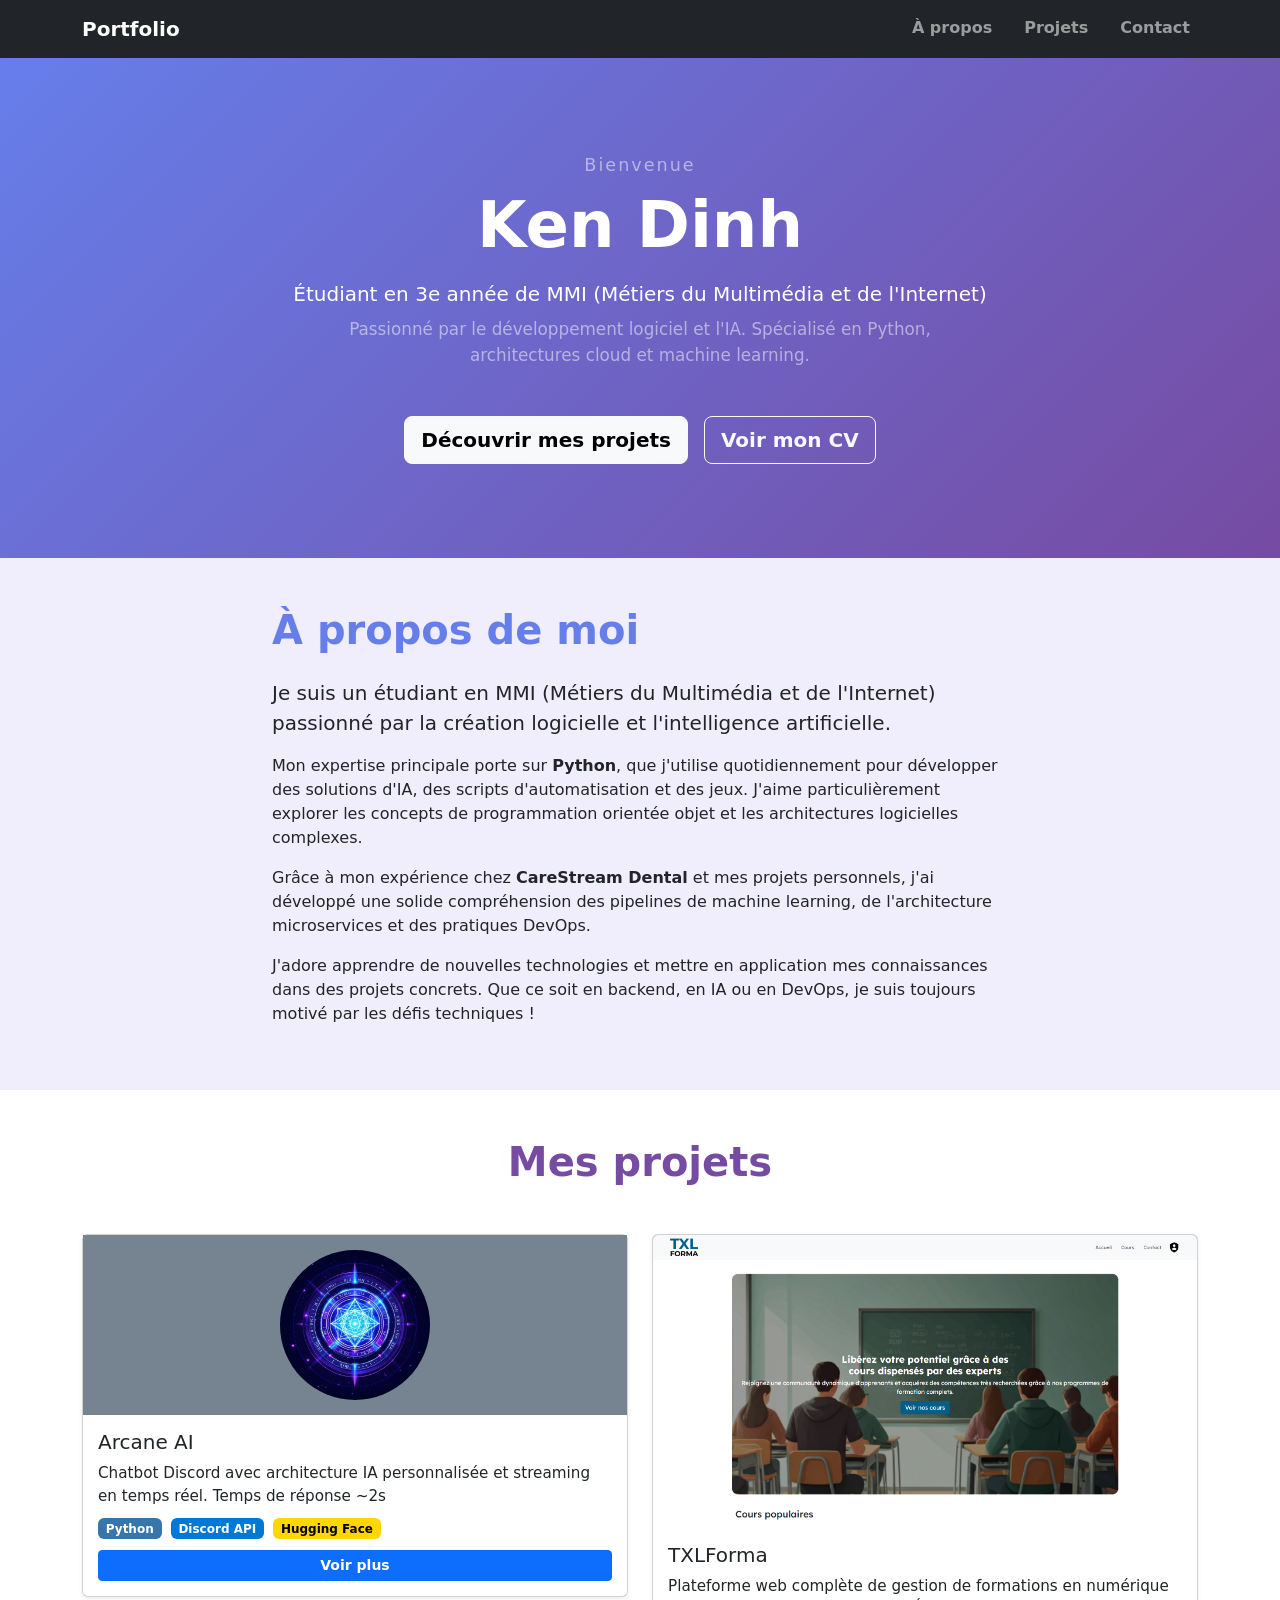
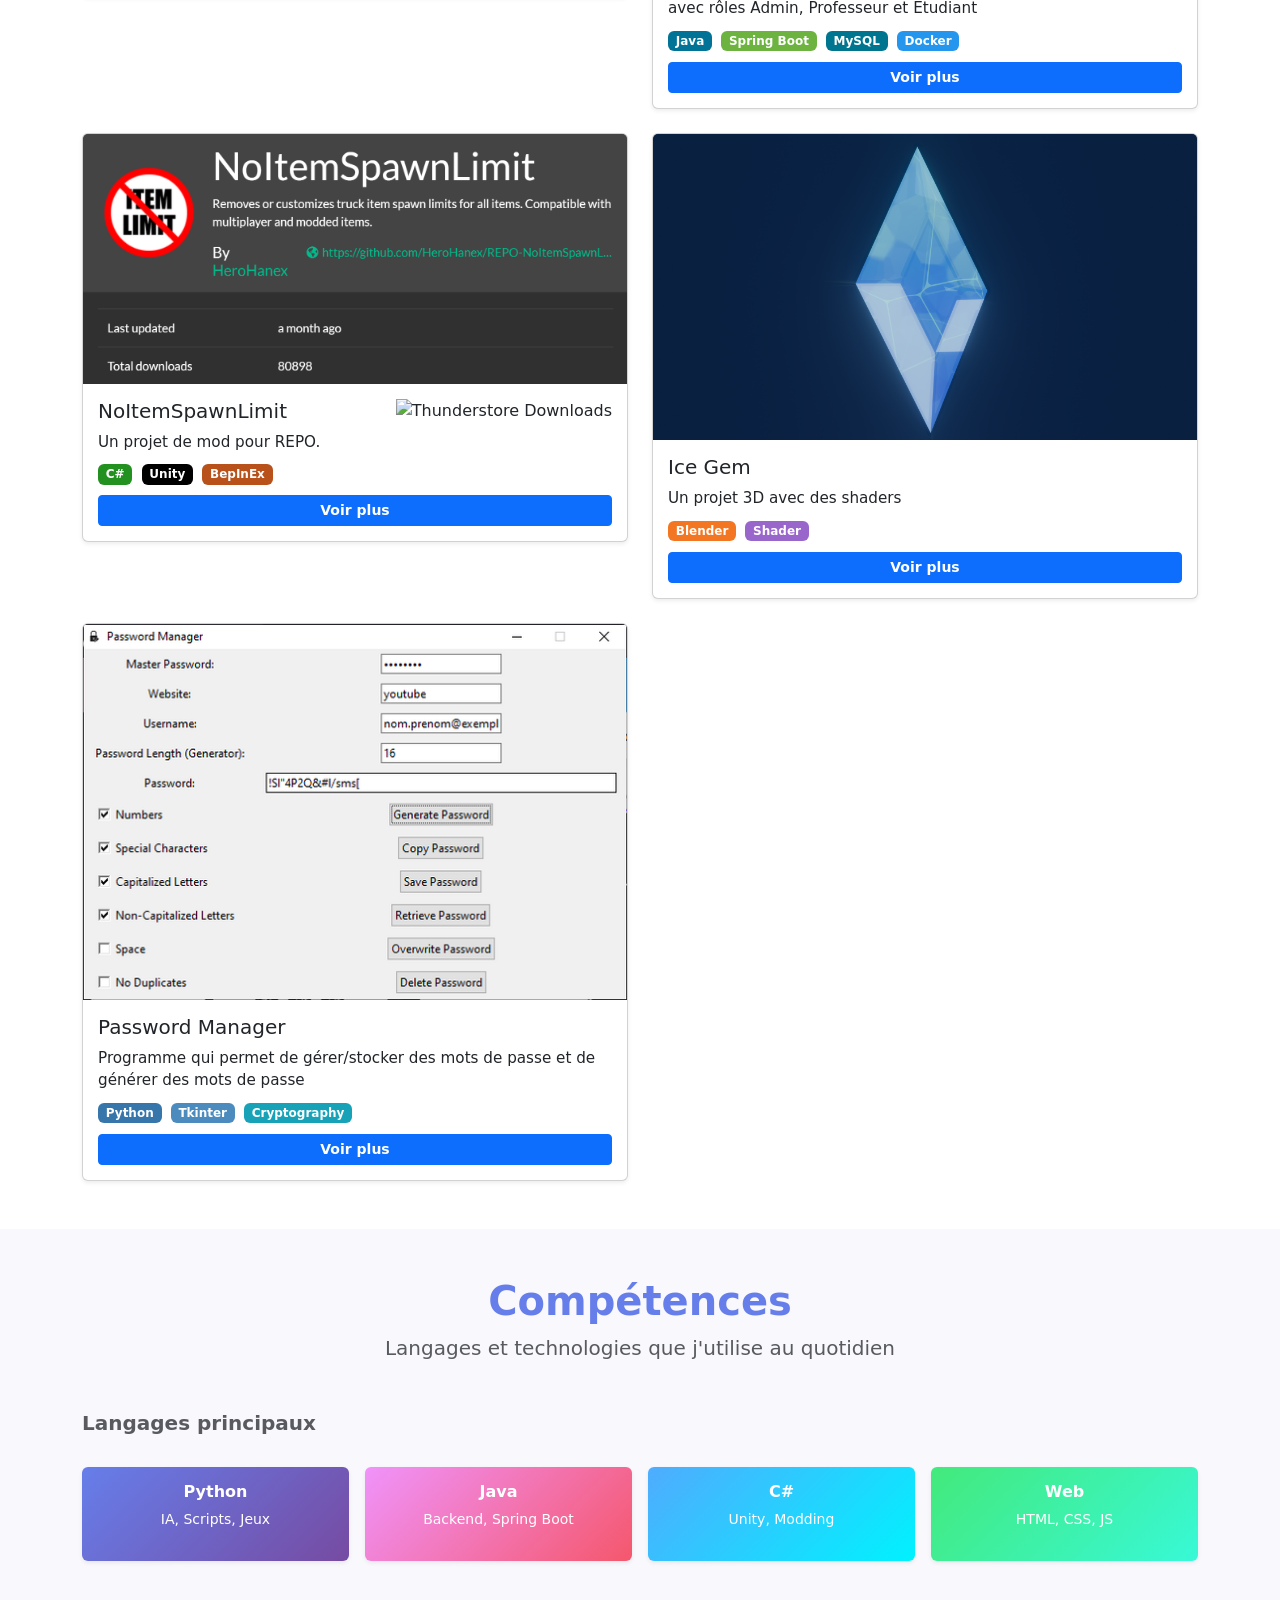
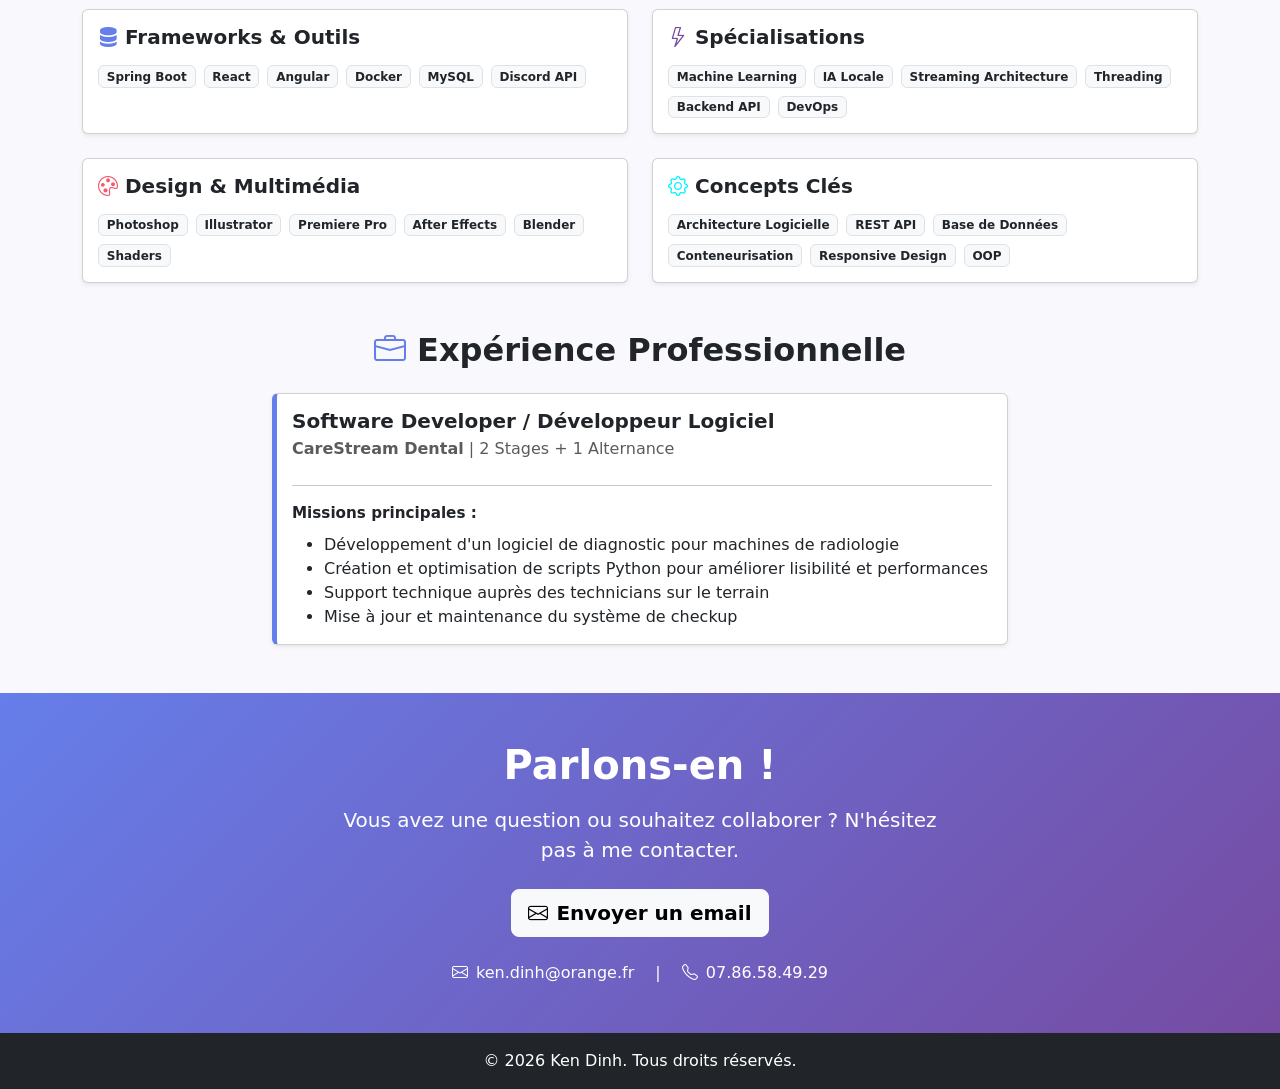
==== commit ce924d79: "Updated title" ====
--- a/index.html
+++ b/index.html
@@ -43,7 +43,7 @@
 			<div style="margin-bottom: 40px;">
 				<p class="text-white-50 mb-2" style="font-size: 1.1rem; letter-spacing: 2px;">Bienvenue</p>
 				<h1 class="display-3 fw-bold mb-3">Ken Dinh</h1>
-				<p class="lead mb-2">Étudiant en MMI</p>
+				<p class="lead mb-2">Étudiant en 3e année de MMI (Métiers du Multimédia et de l'Internet)</p>
 				<p class="text-white-50" style="font-size: 1.05rem; max-width: 600px; margin: 0 auto;">
 					Passionné par le développement logiciel et l'IA. Spécialisé en Python, architectures cloud et machine learning.
 				</p>
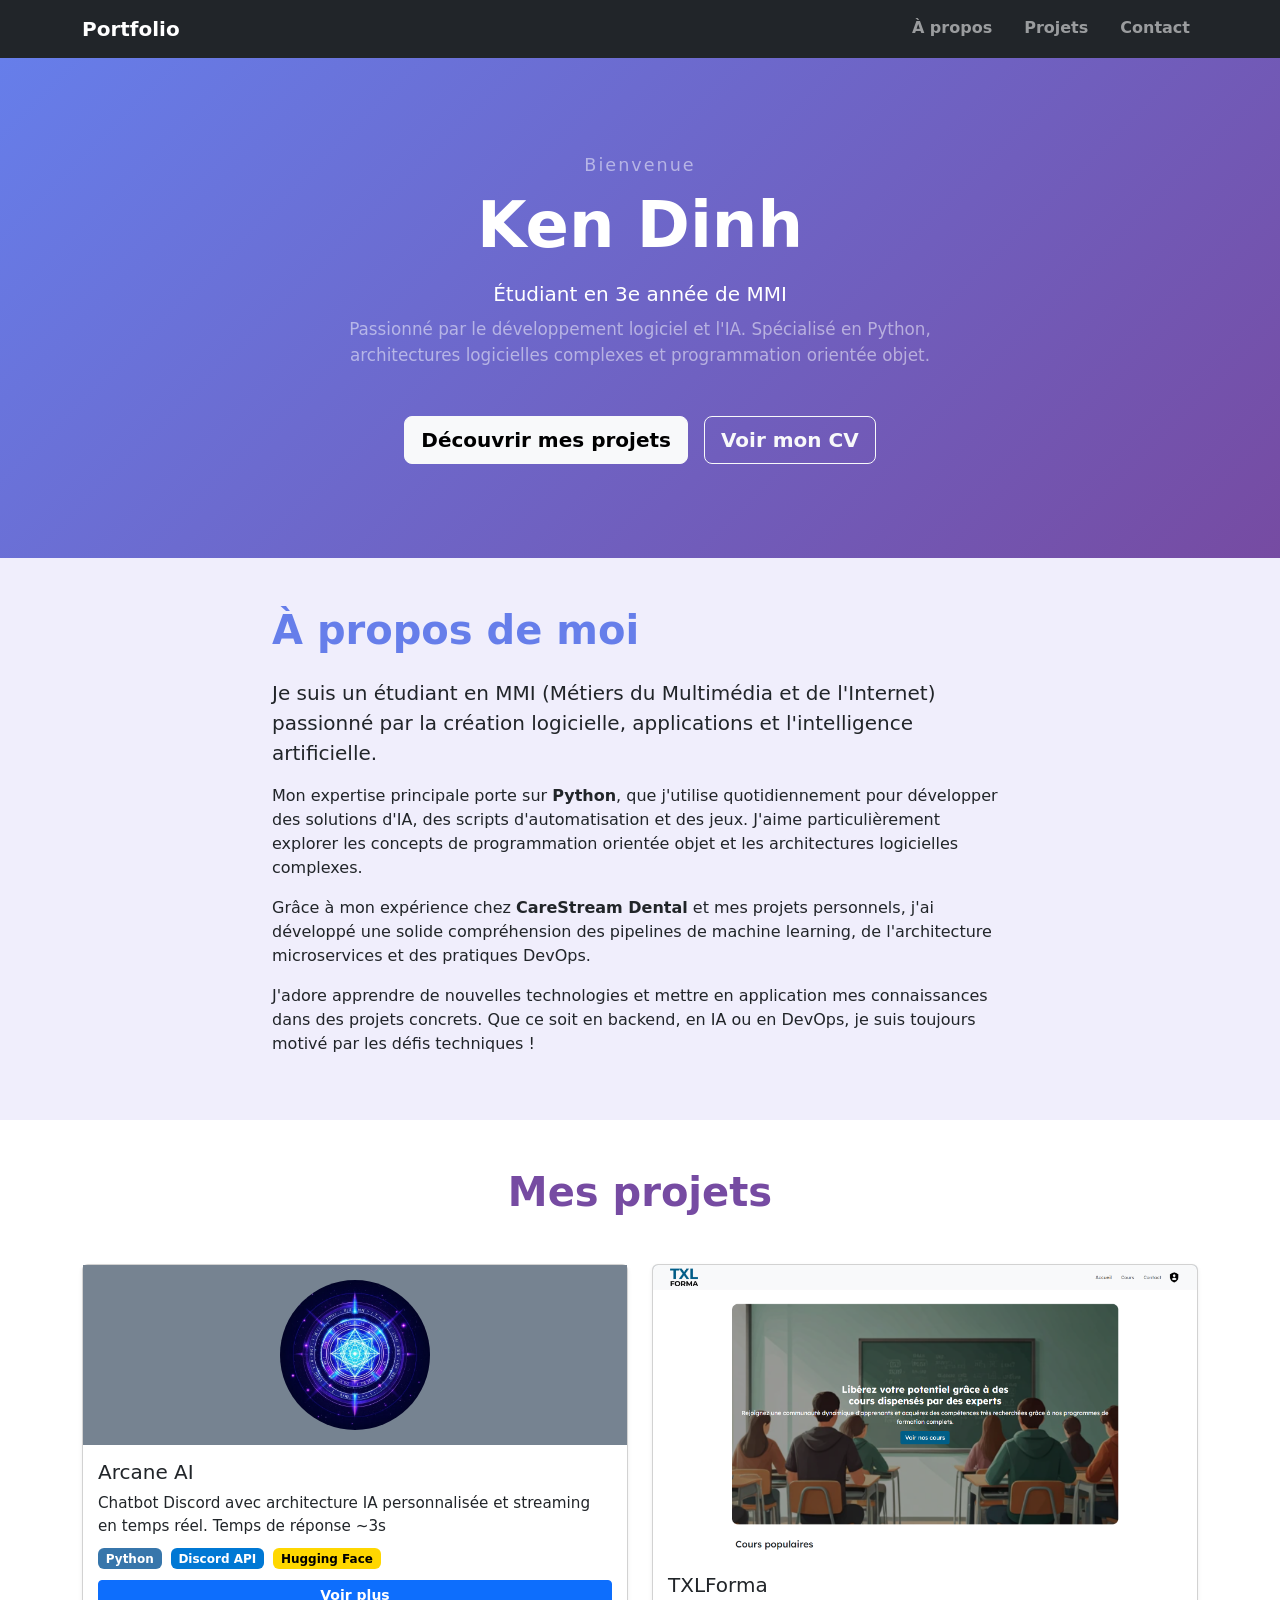
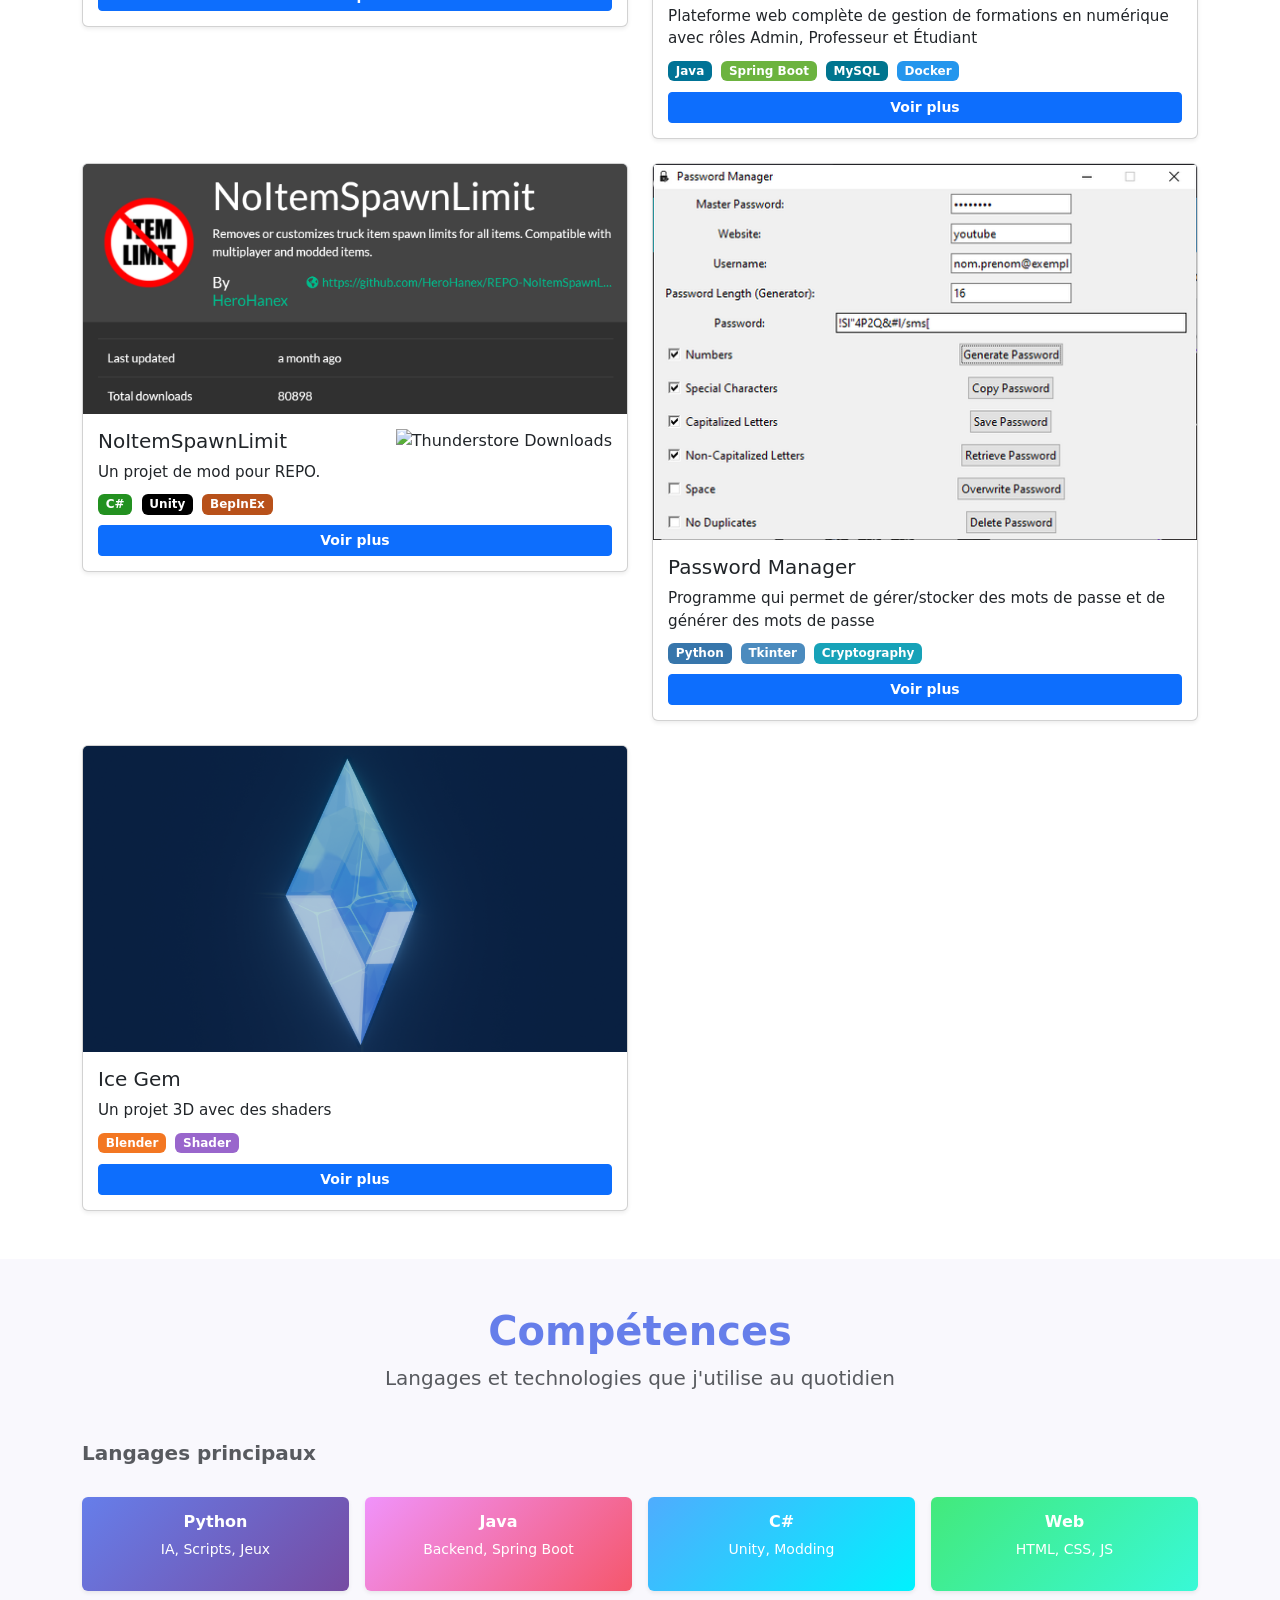
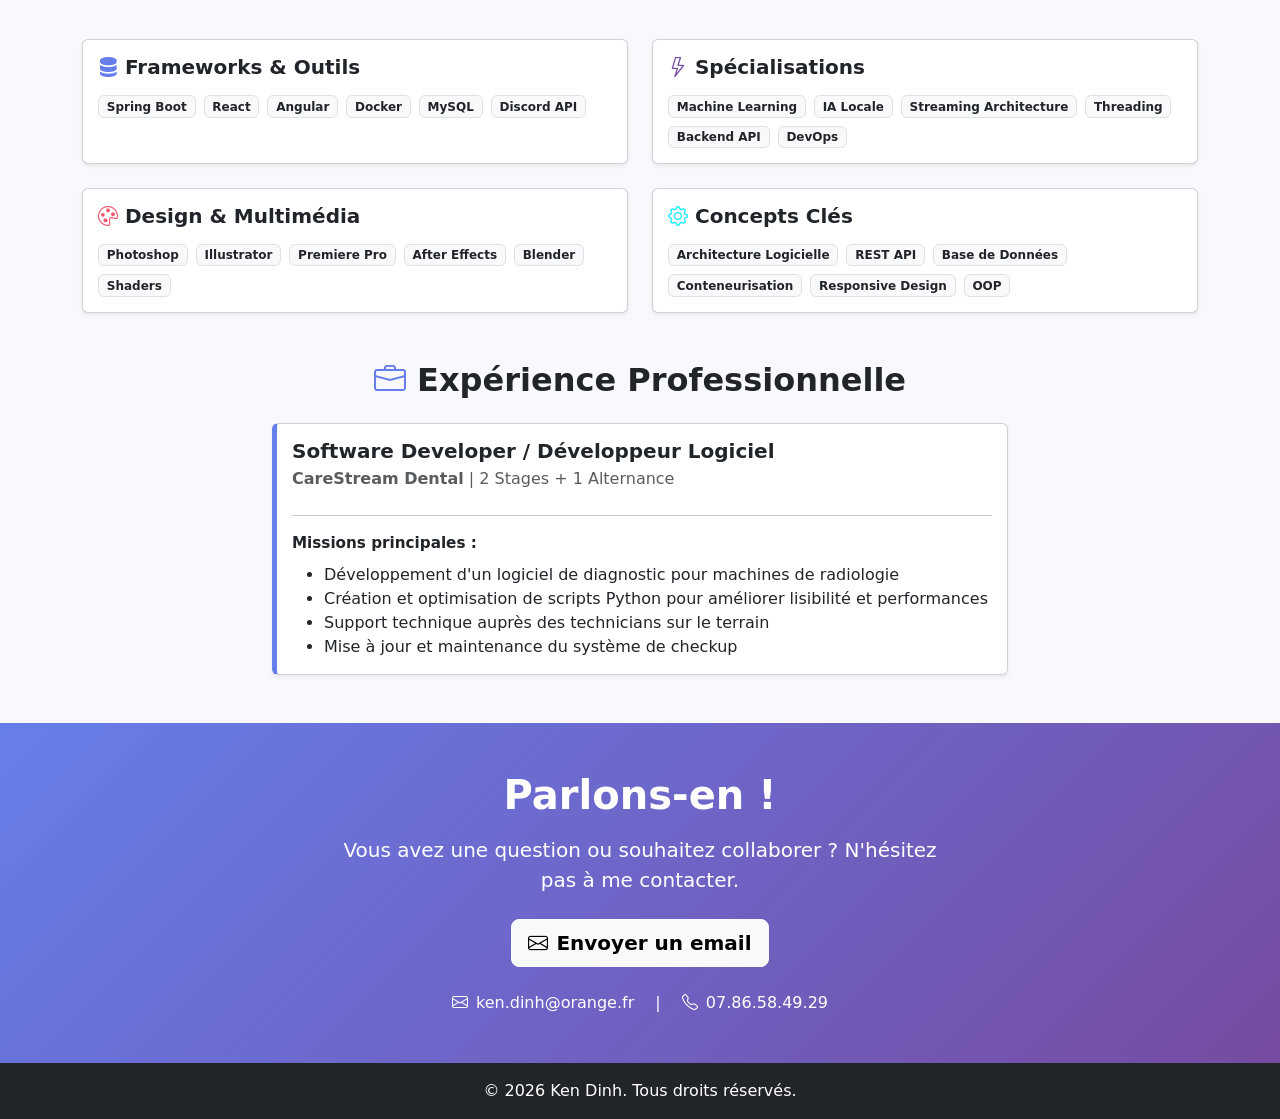
==== commit f84fca76: "Fixed typos" ====
--- a/index.html
+++ b/index.html
@@ -32,20 +32,23 @@
 			transition: all 0.3s ease;
 			border-bottom: 2px solid transparent;
 		}
+
 		.hover-effect:hover {
 			color: #667eea !important;
 			border-bottom: 2px solid #667eea;
 		}
 	</style>
 
-	<header class="text-white text-center py-5" style="background: linear-gradient(135deg, #667eea 0%, #764ba2 100%); min-height: 500px; display: flex; flex-direction: column; justify-content: center;">
+	<header class="text-white text-center py-5"
+		style="background: linear-gradient(135deg, #667eea 0%, #764ba2 100%); min-height: 500px; display: flex; flex-direction: column; justify-content: center;">
 		<div class="container">
 			<div style="margin-bottom: 40px;">
 				<p class="text-white-50 mb-2" style="font-size: 1.1rem; letter-spacing: 2px;">Bienvenue</p>
 				<h1 class="display-3 fw-bold mb-3">Ken Dinh</h1>
-				<p class="lead mb-2">Étudiant en 3e année de MMI (Métiers du Multimédia et de l'Internet)</p>
+				<p class="lead mb-2">Étudiant en 3e année de MMI</p>
 				<p class="text-white-50" style="font-size: 1.05rem; max-width: 600px; margin: 0 auto;">
-					Passionné par le développement logiciel et l'IA. Spécialisé en Python, architectures cloud et machine learning.
+					Passionné par le développement logiciel et l'IA. Spécialisé en Python, architectures logicielles
+					complexes et programmation orientée objet.
 				</p>
 			</div>
 			<div class="d-flex gap-3 justify-content-center flex-wrap mt-5">
@@ -61,16 +64,24 @@
 				<div class="col-lg-8 offset-lg-2">
 					<h2 class="fw-bold mb-4" style="font-size: 2.5rem; color: #667eea;">À propos de moi</h2>
 					<p class="lead mb-3">
-						Je suis un étudiant en MMI (Métiers du Multimédia et de l'Internet) passionné par la création logicielle et l'intelligence artificielle.
+						Je suis un étudiant en MMI (Métiers du Multimédia et de l'Internet) passionné par la création
+						logicielle, applications et l'intelligence artificielle.
 					</p>
 					<p class="mb-3">
-						Mon expertise principale porte sur <strong>Python</strong>, que j'utilise quotidiennement pour développer des solutions d'IA, des scripts d'automatisation et des jeux. J'aime particulièrement explorer les concepts de programmation orientée objet et les architectures logicielles complexes.
+						Mon expertise principale porte sur <strong>Python</strong>, que j'utilise quotidiennement pour
+						développer des solutions d'IA, des scripts d'automatisation et des jeux. J'aime particulièrement
+						explorer les concepts de programmation orientée objet et les architectures logicielles
+						complexes.
 					</p>
 					<p class="mb-3">
-						Grâce à mon expérience chez <strong>CareStream Dental</strong> et mes projets personnels, j'ai développé une solide compréhension des pipelines de machine learning, de l'architecture microservices et des pratiques DevOps.
+						Grâce à mon expérience chez <strong>CareStream Dental</strong> et mes projets personnels, j'ai
+						développé une solide compréhension des pipelines de machine learning, de l'architecture
+						microservices et des pratiques DevOps.
 					</p>
 					<p>
-						J'adore apprendre de nouvelles technologies et mettre en application mes connaissances dans des projets concrets. Que ce soit en backend, en IA ou en DevOps, je suis toujours motivé par les défis techniques !
+						J'adore apprendre de nouvelles technologies et mettre en application mes connaissances dans des
+						projets concrets. Que ce soit en backend, en IA ou en DevOps, je suis toujours motivé par les
+						défis techniques !
 					</p>
 				</div>
 			</div>
@@ -87,15 +98,18 @@
 					display: block;
 					transition: transform 0.3s ease, box-shadow 0.3s ease;
 				}
+
 				.card-link:hover {
 					transform: translateY(-5px);
 					box-shadow: 0 8px 20px rgba(102, 126, 234, 0.3) !important;
 				}
+
 				.card-link .card {
 					display: flex;
 					flex-direction: column;
 					height: 100%;
 				}
+
 				.card-header-image {
 					display: flex;
 					justify-content: center;
@@ -105,21 +119,25 @@
 					background-color: #768391;
 					width: 100%;
 				}
+
 				.card-img-top {
 					width: 100%;
 					height: auto;
 					object-fit: contain;
 					background-color: #768391;
 				}
+
 				.card-body {
 					padding: 15px;
 					flex-grow: 1;
 					display: flex;
 					flex-direction: column;
 				}
+
 				.card-body .card-title {
 					margin-bottom: 8px;
 				}
+
 				.card-body .card-text {
 					margin-bottom: 8px;
 					font-size: 0.95rem;
@@ -130,11 +148,16 @@
 					<a href="html/discord_chatbot.html" class="card-link">
 						<div class="card shadow-sm">
 							<div class="card-header-image">
-								<img src="images/arcane_logo.jpg" style="width: 150px; height: auto; object-fit: contain; border-radius: 50%;" alt="Arcane AI Logo">
+								<img src="images/arcane_logo.jpg"
+									style="width: 150px; height: auto; object-fit: contain; border-radius: 50%;"
+									alt="Arcane AI Logo">
 							</div>
 							<div class="card-body d-flex flex-column">
 								<h5 class="card-title">Arcane AI</h5>
-								<p class="card-text">Chatbot Discord avec architecture IA personnalisée et streaming en temps réel. Temps de réponse ~2s</p>
+								<p class="card-text">
+									Chatbot Discord avec architecture IA personnalisée et streaming en
+									temps réel. Temps de réponse ~3s
+								</p>
 								<div style="margin-bottom: 10px;">
 									<span class="badge me-1" style="background-color: #3776ab;">Python</span>
 									<span class="badge me-1" style="background-color: #0078d4;">Discord API</span>
@@ -152,7 +175,10 @@
 							<img src="images/txlforma_home.png" class="card-img-top" alt="TXLForma">
 							<div class="card-body d-flex flex-column">
 								<h5 class="card-title">TXLForma</h5>
-								<p class="card-text">Plateforme web complète de gestion de formations en numérique avec rôles Admin, Professeur et Étudiant</p>
+								<p class="card-text">
+									Plateforme web complète de gestion de formations en numérique avec
+									rôles Admin, Professeur et Étudiant
+								</p>
 								<div style="margin-bottom: 10px;">
 									<span class="badge me-1" style="background-color: #007396;">Java</span>
 									<span class="badge me-1" style="background-color: #6cb33f;">Spring Boot</span>
@@ -170,15 +196,37 @@
 						<div class="card shadow-sm">
 							<img src="images/noitemspawnlimit.png" class="card-img-top" alt="Project 1">
 							<div class="card-body d-flex flex-column">
-								<div class="d-flex justify-content-between align-items-start" style="margin-bottom: 8px;">
+								<div class="d-flex justify-content-between align-items-start"
+									style="margin-bottom: 8px;">
 									<h5 class="card-title mb-0">NoItemSpawnLimit</h5>
-									<img alt="Thunderstore Downloads" src="https://img.shields.io/thunderstore/dt/HeroHanex/NoItemSpawnLimit?style=for-the-badge">
+									<img alt="Thunderstore Downloads"
+										src="https://img.shields.io/thunderstore/dt/HeroHanex/NoItemSpawnLimit?style=for-the-badge">
 								</div>
 								<p class="card-text">Un projet de mod pour REPO.</p>
 								<div style="margin-bottom: 10px;">
 									<span class="badge me-1" style="background-color: #239120;">C#</span>
 									<span class="badge me-1" style="background-color: #000000;">Unity</span>
 									<span class="badge" style="background-color: #b8511a;">BepInEx</span>
+								</div>
+								<span class="btn btn-primary btn-sm mt-auto fw-bold">Voir plus</span>
+							</div>
+						</div>
+					</a>
+				</div>
+
+				<div class="col-md-6">
+					<a href="./html/pwm.html" class="card-link">
+						<div class="card shadow-sm">
+							<img src="images/password_manager.png" class="card-img-top" alt="Project 3">
+							<div class="card-body d-flex flex-column">
+								<h5 class="card-title">Password Manager</h5>
+								<p class="card-text">Programme qui permet de gérer/stocker des mots de passe et de
+									générer
+									des mots de passe</p>
+								<div style="margin-bottom: 10px;">
+									<span class="badge me-1" style="background-color: #3776ab;">Python</span>
+									<span class="badge me-1" style="background-color: #4B8BBE;">Tkinter</span>
+									<span class="badge" style="background-color: #17a2b8;">Cryptography</span>
 								</div>
 								<span class="btn btn-primary btn-sm mt-auto fw-bold">Voir plus</span>
 							</div>
@@ -202,29 +250,6 @@
 						</div>
 					</a>
 				</div>
-
-				<div class="col-md-6">
-					<a href="./html/pwm.html" class="card-link">
-						<div class="card shadow-sm">
-							<img src="images/password_manager.png" class="card-img-top" alt="Project 3">
-							<div class="card-body d-flex flex-column">
-								<h5 class="card-title">Password Manager</h5>
-								<p class="card-text">Programme qui permet de gérer/stocker des mots de passe et de générer
-									des mots de passe</p>
-								<div style="margin-bottom: 10px;">
-									<span class="badge me-1" style="background-color: #3776ab;">Python</span>
-									<span class="badge me-1" style="background-color: #4B8BBE;">Tkinter</span>
-									<span class="badge" style="background-color: #17a2b8;">Cryptography</span>
-								</div>
-								<span class="btn btn-primary btn-sm mt-auto fw-bold">Voir plus</span>
-							</div>
-						</div>
-					</a>
-				</div>
-						</div>
-					</a>
-				</div>
-
 			</div>
 		</div>
 	</section>
@@ -240,7 +265,8 @@
 					<h5 class="fw-bold mb-3 text-muted">Langages principaux</h5>
 				</div>
 				<div class="col-md-3 col-sm-6">
-					<div class="card h-100 text-center shadow-sm border-0" style="background: linear-gradient(135deg, #667eea 0%, #764ba2 100%); color: white;">
+					<div class="card h-100 text-center shadow-sm border-0"
+						style="background: linear-gradient(135deg, #667eea 0%, #764ba2 100%); color: white;">
 						<div class="card-body">
 							<h6 class="card-title fw-bold mb-2">Python</h6>
 							<p class="small">IA, Scripts, Jeux</p>
@@ -248,7 +274,8 @@
 					</div>
 				</div>
 				<div class="col-md-3 col-sm-6">
-					<div class="card h-100 text-center shadow-sm border-0" style="background: linear-gradient(135deg, #f093fb 0%, #f5576c 100%); color: white;">
+					<div class="card h-100 text-center shadow-sm border-0"
+						style="background: linear-gradient(135deg, #f093fb 0%, #f5576c 100%); color: white;">
 						<div class="card-body">
 							<h6 class="card-title fw-bold mb-2">Java</h6>
 							<p class="small">Backend, Spring Boot</p>
@@ -256,7 +283,8 @@
 					</div>
 				</div>
 				<div class="col-md-3 col-sm-6">
-					<div class="card h-100 text-center shadow-sm border-0" style="background: linear-gradient(135deg, #4facfe 0%, #00f2fe 100%); color: white;">
+					<div class="card h-100 text-center shadow-sm border-0"
+						style="background: linear-gradient(135deg, #4facfe 0%, #00f2fe 100%); color: white;">
 						<div class="card-body">
 							<h6 class="card-title fw-bold mb-2">C#</h6>
 							<p class="small">Unity, Modding</p>
@@ -264,7 +292,8 @@
 					</div>
 				</div>
 				<div class="col-md-3 col-sm-6">
-					<div class="card h-100 text-center shadow-sm border-0" style="background: linear-gradient(135deg, #43e97b 0%, #38f9d7 100%); color: white;">
+					<div class="card h-100 text-center shadow-sm border-0"
+						style="background: linear-gradient(135deg, #43e97b 0%, #38f9d7 100%); color: white;">
 						<div class="card-body">
 							<h6 class="card-title fw-bold mb-2">Web</h6>
 							<p class="small">HTML, CSS, JS</p>
@@ -387,7 +416,8 @@
 		</div>
 	</section>
 
-	<section id="contact" class="py-5 text-white" style="background: linear-gradient(135deg, #667eea 0%, #764ba2 100%);">
+	<section id="contact" class="py-5 text-white"
+		style="background: linear-gradient(135deg, #667eea 0%, #764ba2 100%);">
 		<div class="container text-center">
 			<h2 class="fw-bold mb-3" style="font-size: 2.5rem;">Parlons-en !</h2>
 			<p class="lead mb-4" style="max-width: 600px; margin: 0 auto;">
@@ -397,9 +427,11 @@
 				<i class="bi bi-envelope me-2"></i>Envoyer un email
 			</a>
 			<p class="mt-4 mb-0">
-				<i class="bi bi-envelope me-2"></i><a href="mailto:ken.dinh@orange.fr" class="text-white text-decoration-none">ken.dinh@orange.fr</a>
+				<i class="bi bi-envelope me-2"></i><a href="mailto:ken.dinh@orange.fr"
+					class="text-white text-decoration-none">ken.dinh@orange.fr</a>
 				<span class="mx-3">|</span>
-				<i class="bi bi-telephone me-2"></i><a href="tel:+33786584929" class="text-white text-decoration-none">07.86.58.49.29</a>
+				<i class="bi bi-telephone me-2"></i><a href="tel:+33786584929"
+					class="text-white text-decoration-none">07.86.58.49.29</a>
 			</p>
 		</div>
 	</section>
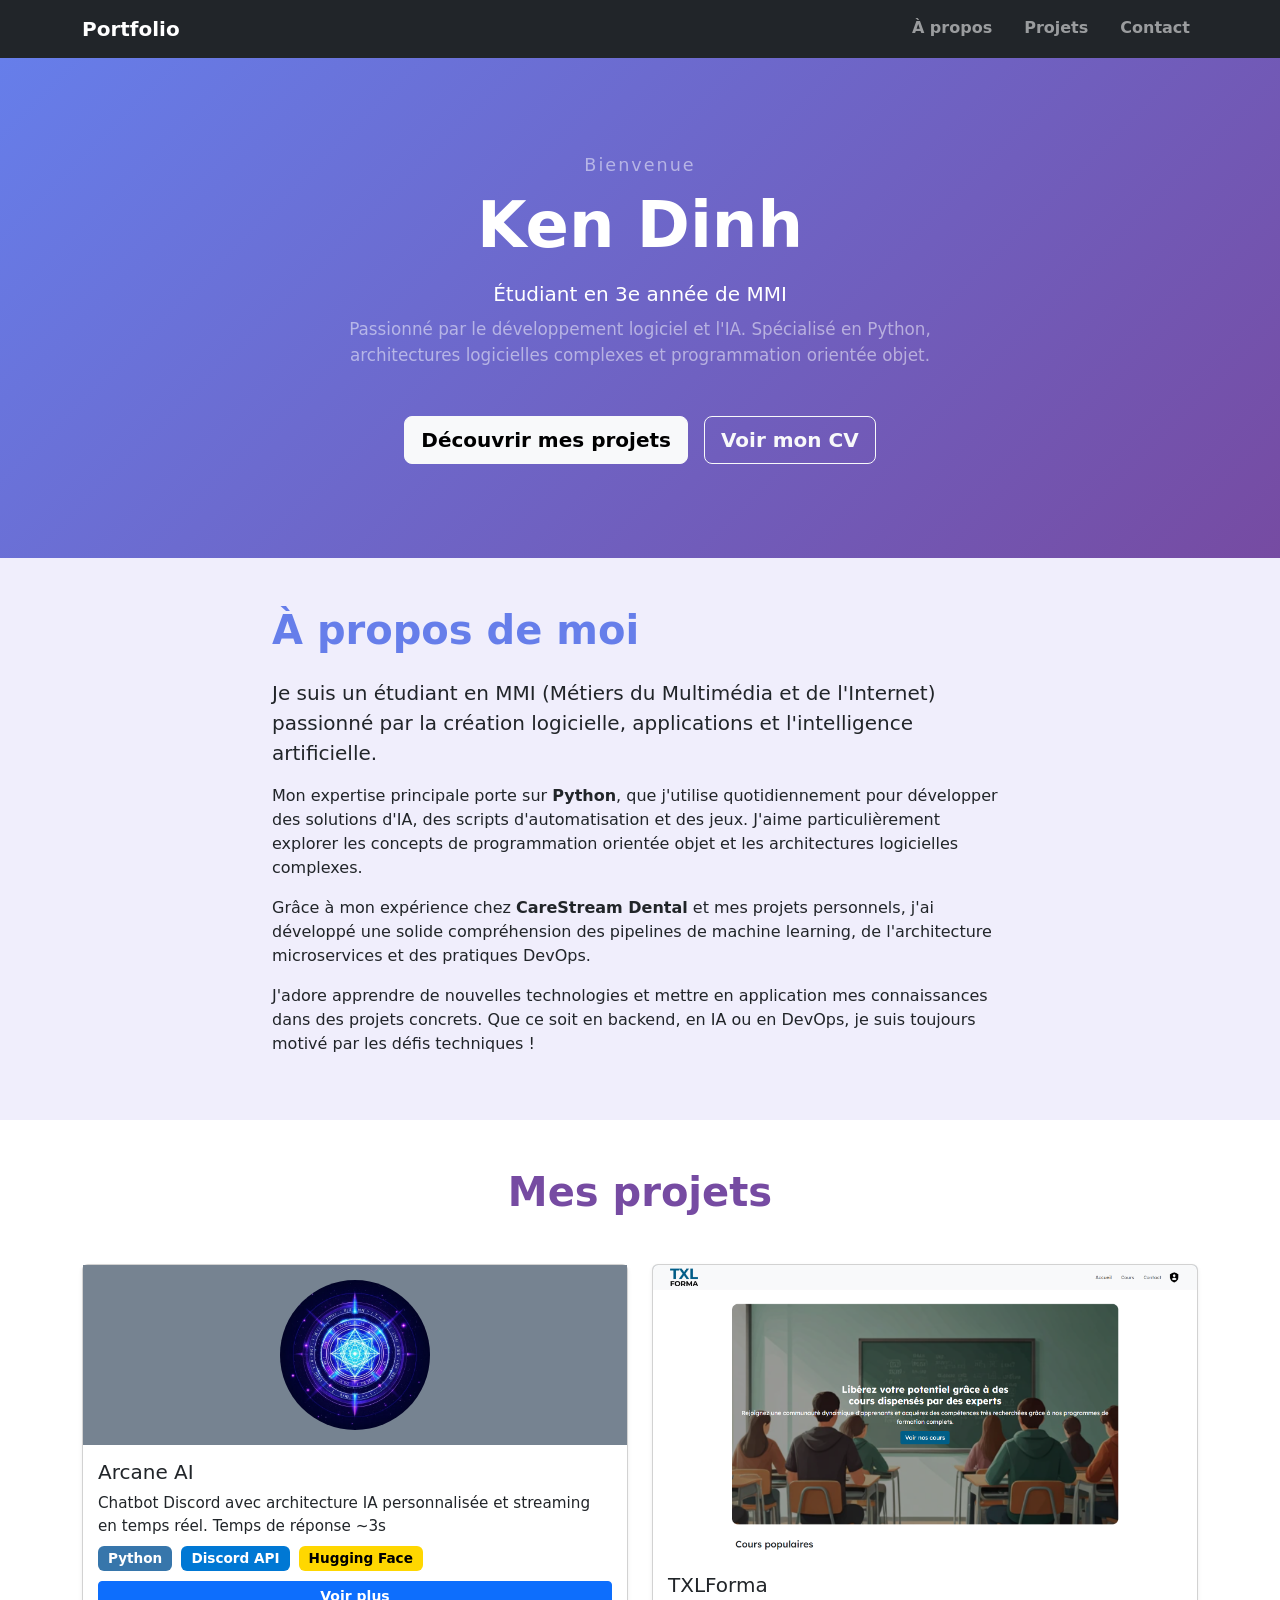
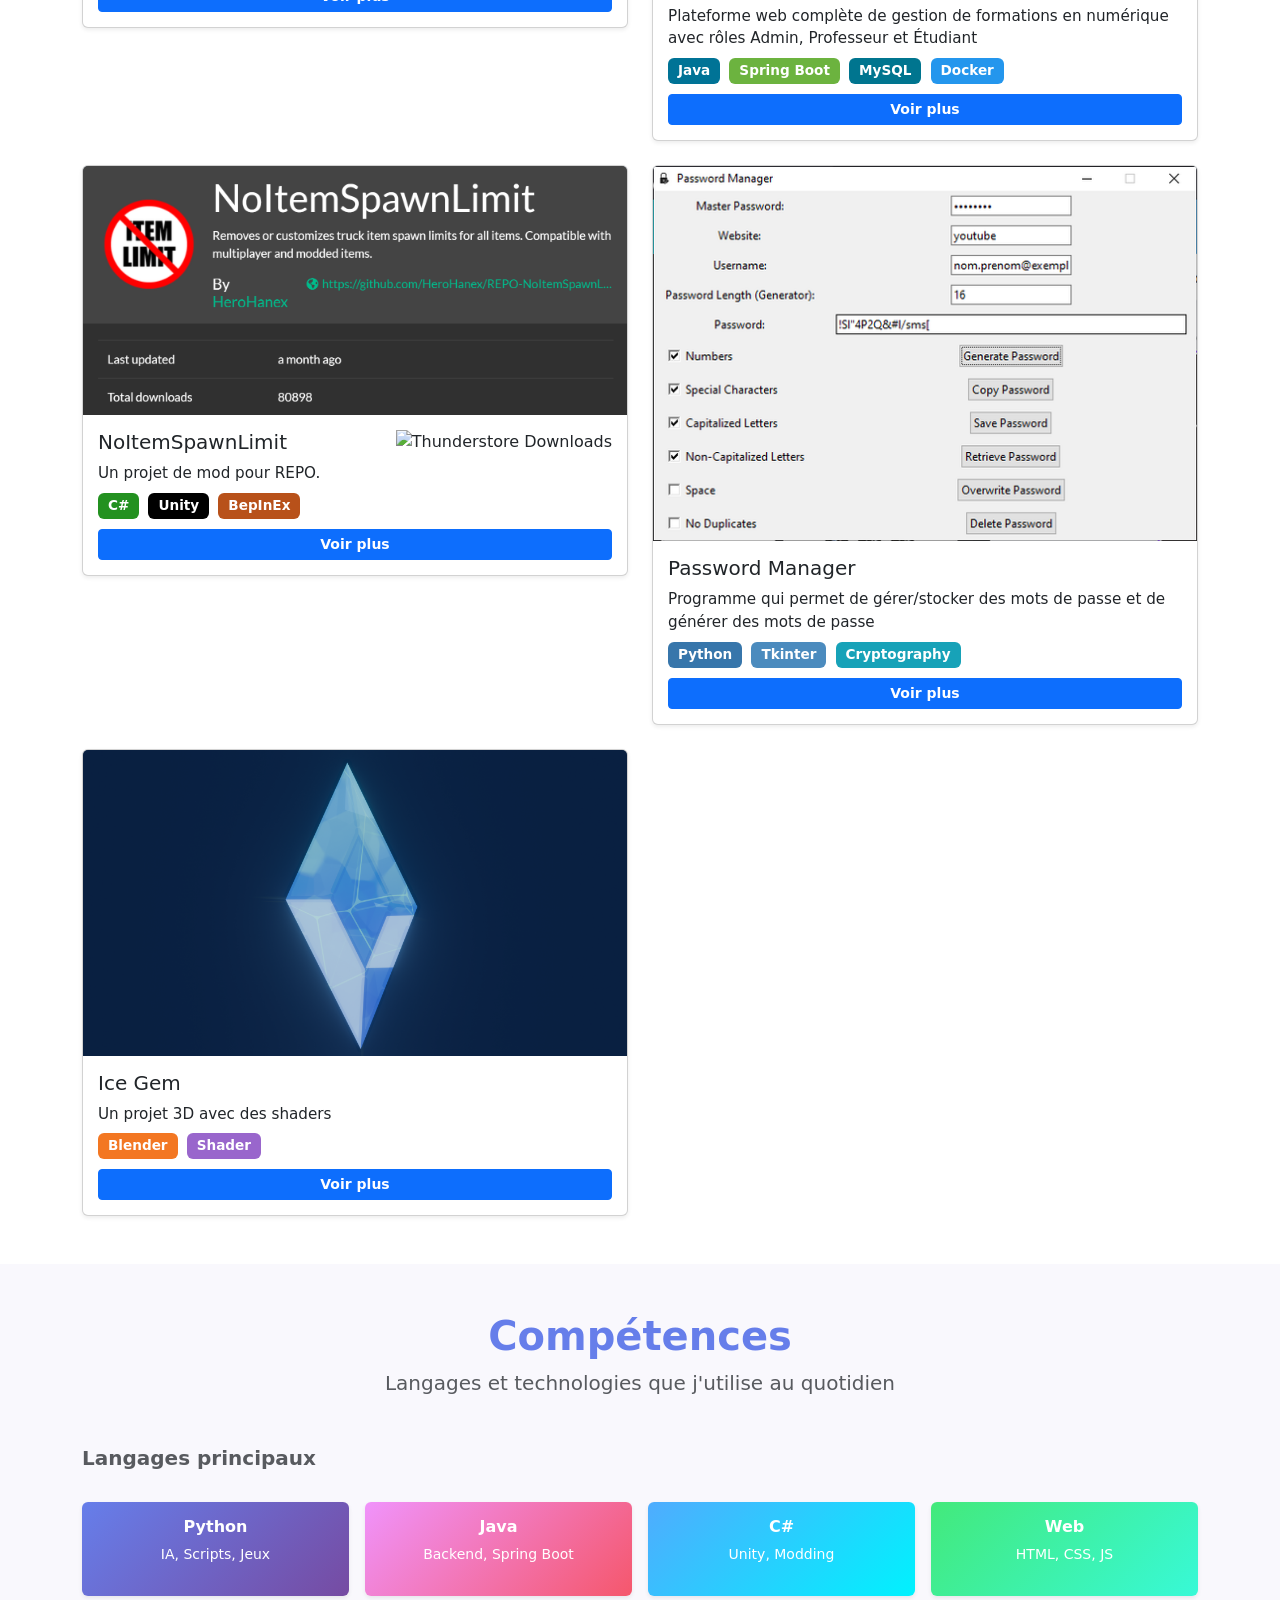
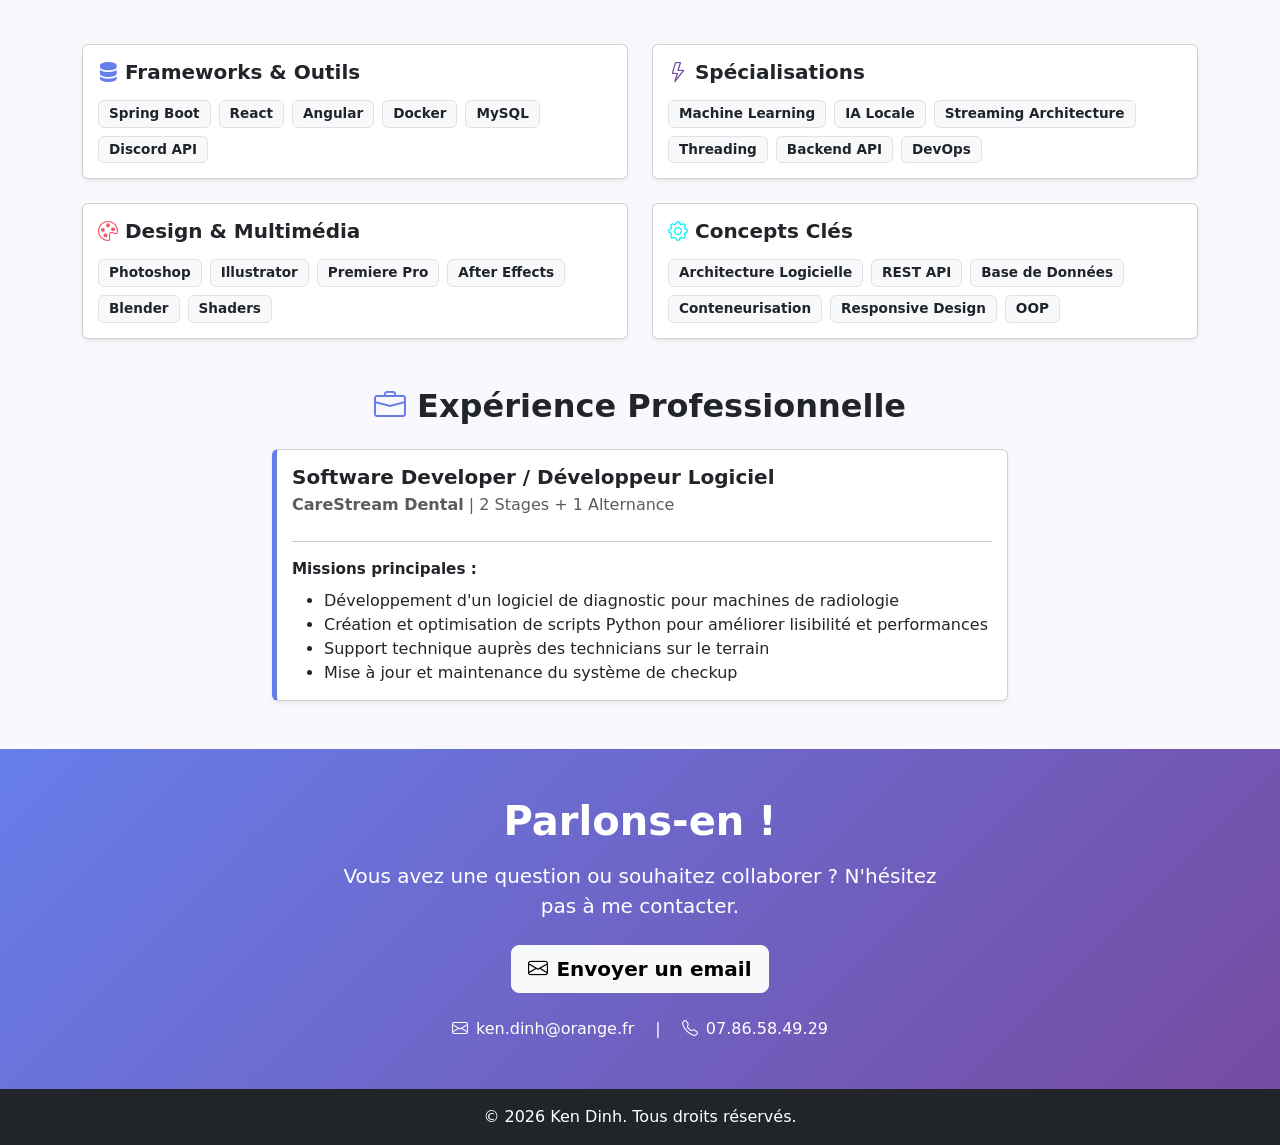
==== commit de29410c: "Updated the style.css" ====
--- a/index.html
+++ b/index.html
@@ -7,6 +7,7 @@
 	<title>Portfolio</title>
 	<link href="https://cdn.jsdelivr.net/npm/bootstrap@5.3.3/dist/css/bootstrap.min.css" rel="stylesheet">
 	<link rel="stylesheet" href="https://cdn.jsdelivr.net/npm/bootstrap-icons@1.11.1/font/bootstrap-icons.css">
+	<link rel="stylesheet" href="css/styles.css">
 </head>
 
 <body>
@@ -27,20 +28,7 @@
 		</div>
 	</nav>
 
-	<style>
-		.hover-effect {
-			transition: all 0.3s ease;
-			border-bottom: 2px solid transparent;
-		}
-
-		.hover-effect:hover {
-			color: #667eea !important;
-			border-bottom: 2px solid #667eea;
-		}
-	</style>
-
-	<header class="text-white text-center py-5"
-		style="background: linear-gradient(135deg, #667eea 0%, #764ba2 100%); min-height: 500px; display: flex; flex-direction: column; justify-content: center;">
+	<header class="text-white text-center py-5 hero-section">
 		<div class="container">
 			<div style="margin-bottom: 40px;">
 				<p class="text-white-50 mb-2" style="font-size: 1.1rem; letter-spacing: 2px;">Bienvenue</p>
@@ -58,11 +46,11 @@
 		</div>
 	</header>
 
-	<section id="about" class="py-5" style="background-color: #f0eefc;">
+	<section id="about" class="py-5 section-light-purple">
 		<div class="container">
 			<div class="row align-items-center">
 				<div class="col-lg-8 offset-lg-2">
-					<h2 class="fw-bold mb-4" style="font-size: 2.5rem; color: #667eea;">À propos de moi</h2>
+					<h2 class="fw-bold mb-4 section-title title-primary">À propos de moi</h2>
 					<p class="lead mb-3">
 						Je suis un étudiant en MMI (Métiers du Multimédia et de l'Internet) passionné par la création
 						logicielle, applications et l'intelligence artificielle.
@@ -88,61 +76,9 @@
 		</div>
 	</section>
 
-	<section id="projects" class="py-5" style="background-color: #ffffff;">
-		<div class="container">
-			<h2 class="text-center fw-bold mb-5" style="font-size: 2.5rem; color: #764ba2;">Mes projets</h2>
-			<style>
-				.card-link {
-					text-decoration: none;
-					color: inherit;
-					display: block;
-					transition: transform 0.3s ease, box-shadow 0.3s ease;
-				}
-
-				.card-link:hover {
-					transform: translateY(-5px);
-					box-shadow: 0 8px 20px rgba(102, 126, 234, 0.3) !important;
-				}
-
-				.card-link .card {
-					display: flex;
-					flex-direction: column;
-					height: 100%;
-				}
-
-				.card-header-image {
-					display: flex;
-					justify-content: center;
-					align-items: center;
-					overflow: hidden;
-					padding: 15px;
-					background-color: #768391;
-					width: 100%;
-				}
-
-				.card-img-top {
-					width: 100%;
-					height: auto;
-					object-fit: contain;
-					background-color: #768391;
-				}
-
-				.card-body {
-					padding: 15px;
-					flex-grow: 1;
-					display: flex;
-					flex-direction: column;
-				}
-
-				.card-body .card-title {
-					margin-bottom: 8px;
-				}
-
-				.card-body .card-text {
-					margin-bottom: 8px;
-					font-size: 0.95rem;
-				}
-			</style>
+	<section id="projects" class="py-5 section-white">
+		<div class="container">
+			<h2 class="text-center fw-bold mb-5 section-title title-secondary">Mes projets</h2>
 			<div class="row g-4">
 				<div class="col-md-6">
 					<a href="html/discord_chatbot.html" class="card-link">
--- a/css/styles.css
+++ b/css/styles.css
@@ -0,0 +1,319 @@
+/* ===============================
+   STYLES GLOBAUX - PORTFOLIO
+   =============================== */
+
+/* Navbar Hover Effect */
+.hover-effect {
+	transition: all 0.3s ease;
+	border-bottom: 2px solid transparent;
+}
+
+.hover-effect:hover {
+	color: #667eea !important;
+	border-bottom: 2px solid #667eea;
+}
+
+/* ===============================
+   SECTION HERO / HEADER
+   =============================== */
+
+.hero-section {
+	background: linear-gradient(135deg, #667eea 0%, #764ba2 100%);
+	min-height: 500px;
+	display: flex;
+	flex-direction: column;
+	justify-content: center;
+}
+
+.hero-welcome {
+	margin-bottom: 40px;
+}
+
+.hero-welcome-text {
+	font-size: 1.1rem;
+	letter-spacing: 2px;
+}
+
+.hero-description {
+	font-size: 1.05rem;
+	max-width: 600px;
+	margin: 0 auto;
+}
+
+/* ===============================
+   CARDS - PROJECT CARDS
+   =============================== */
+
+.card-link {
+	text-decoration: none;
+	color: inherit;
+	display: block;
+	transition: transform 0.3s ease, box-shadow 0.3s ease;
+}
+
+.card-link:hover {
+	transform: translateY(-5px);
+	box-shadow: 0 8px 20px rgba(102, 126, 234, 0.3) !important;
+}
+
+.card-link .card {
+	display: flex;
+	flex-direction: column;
+	height: 100%;
+}
+
+.card-header-image {
+	display: flex;
+	justify-content: center;
+	align-items: center;
+	overflow: hidden;
+	padding: 15px;
+	background-color: #768391;
+	width: 100%;
+}
+
+.card-img-top {
+	width: 100%;
+	height: auto;
+	object-fit: contain;
+	background-color: #768391;
+}
+
+.card-body {
+	padding: 15px;
+	flex-grow: 1;
+	display: flex;
+	flex-direction: column;
+}
+
+.card-body .card-title {
+	margin-bottom: 8px;
+}
+
+.card-body .card-text {
+	margin-bottom: 8px;
+	font-size: 0.95rem;
+}
+
+/* ===============================
+   BADGES & BADGES STYLES
+   =============================== */
+
+.badge {
+	padding: 6px 10px;
+	font-size: 0.85rem;
+	display: inline-block;
+}
+
+/* ===============================
+   SECTIONS - BACKGROUND COLORS
+   =============================== */
+
+.section-white {
+	background-color: #ffffff;
+}
+
+.section-light-purple {
+	background-color: #f0eefc;
+}
+
+.section-off-white {
+	background-color: #f9f8fd;
+}
+
+/* ===============================
+   TITLES & HEADINGS
+   =============================== */
+
+.title-primary {
+	color: #667eea;
+}
+
+.title-secondary {
+	color: #764ba2;
+}
+
+.section-title {
+	font-size: 2.5rem;
+}
+
+.subsection-title {
+	font-size: 2rem;
+}
+
+/* ===============================
+   CONTACT SECTION
+   =============================== */
+
+.contact-section {
+	background: linear-gradient(135deg, #667eea 0%, #764ba2 100%);
+	color: white;
+}
+
+.contact-title {
+	font-size: 2rem;
+}
+
+.contact-button {
+	max-width: 600px;
+	margin: 0 auto;
+}
+
+/* ===============================
+   FOOTER
+   =============================== */
+
+.footer-copyright {
+	background-color: #212529;
+	color: white;
+	text-align: center;
+	padding: 0.75rem;
+}
+
+/* ===============================
+   CV PAGE STYLES
+   =============================== */
+
+.cv-image {
+	border-radius: 12px;
+	max-width: 100%;
+	height: auto;
+}
+
+.cv-download-btn {
+	margin-top: 1rem;
+}
+
+/* ===============================
+   PROJECT PAGE COMMON STYLES
+   =============================== */
+
+.project-header {
+	background-color: #ffffff;
+	text-align: center;
+}
+
+.project-title {
+	color: #667eea;
+	font-size: 3rem;
+}
+
+.project-date {
+	font-style: italic;
+}
+
+.project-image {
+	border-radius: 12px;
+	max-width: 100%;
+	height: auto;
+}
+
+.project-badges {
+	margin-bottom: 1rem;
+}
+
+.project-description {
+	text-wrap: wrap;
+}
+
+.project-buttons {
+	margin-top: 1.5rem;
+}
+
+.project-buttons .btn {
+	margin-right: 0.5rem;
+}
+
+/* ===============================
+   SPECIAL ELEMENTS
+   =============================== */
+
+.text-start {
+	text-align: start;
+}
+
+.mb-2 {
+	margin-bottom: 0.5rem;
+}
+
+.mb-3 {
+	margin-bottom: 1rem;
+}
+
+.mb-4 {
+	margin-bottom: 1.5rem;
+}
+
+.mb-5 {
+	margin-bottom: 3rem;
+}
+
+.mt-auto {
+	margin-top: auto;
+}
+
+.me-1 {
+	margin-right: 0.25rem;
+}
+
+.me-2 {
+	margin-right: 0.5rem;
+}
+
+.me-3 {
+	margin-right: 1rem;
+}
+
+.mx-3 {
+	margin-left: 1rem;
+	margin-right: 1rem;
+}
+
+.py-5 {
+	padding-top: 3rem;
+	padding-bottom: 3rem;
+}
+
+.py-4 {
+	padding-top: 1.5rem;
+	padding-bottom: 1.5rem;
+}
+
+.py-3 {
+	padding-top: 0.75rem;
+	padding-bottom: 0.75rem;
+}
+
+.gap-3 {
+	gap: 1rem;
+}
+
+.gap-4 {
+	gap: 1.5rem;
+}
+
+/* ===============================
+   RESPONSIVE ADJUSTMENTS
+   =============================== */
+
+@media (max-width: 768px) {
+	.section-title {
+		font-size: 2rem;
+	}
+
+	.subsection-title {
+		font-size: 1.5rem;
+	}
+
+	.hero-section {
+		min-height: 400px;
+	}
+
+	.project-title {
+		font-size: 2rem;
+	}
+
+	.card-body {
+		padding: 12px;
+	}
+}
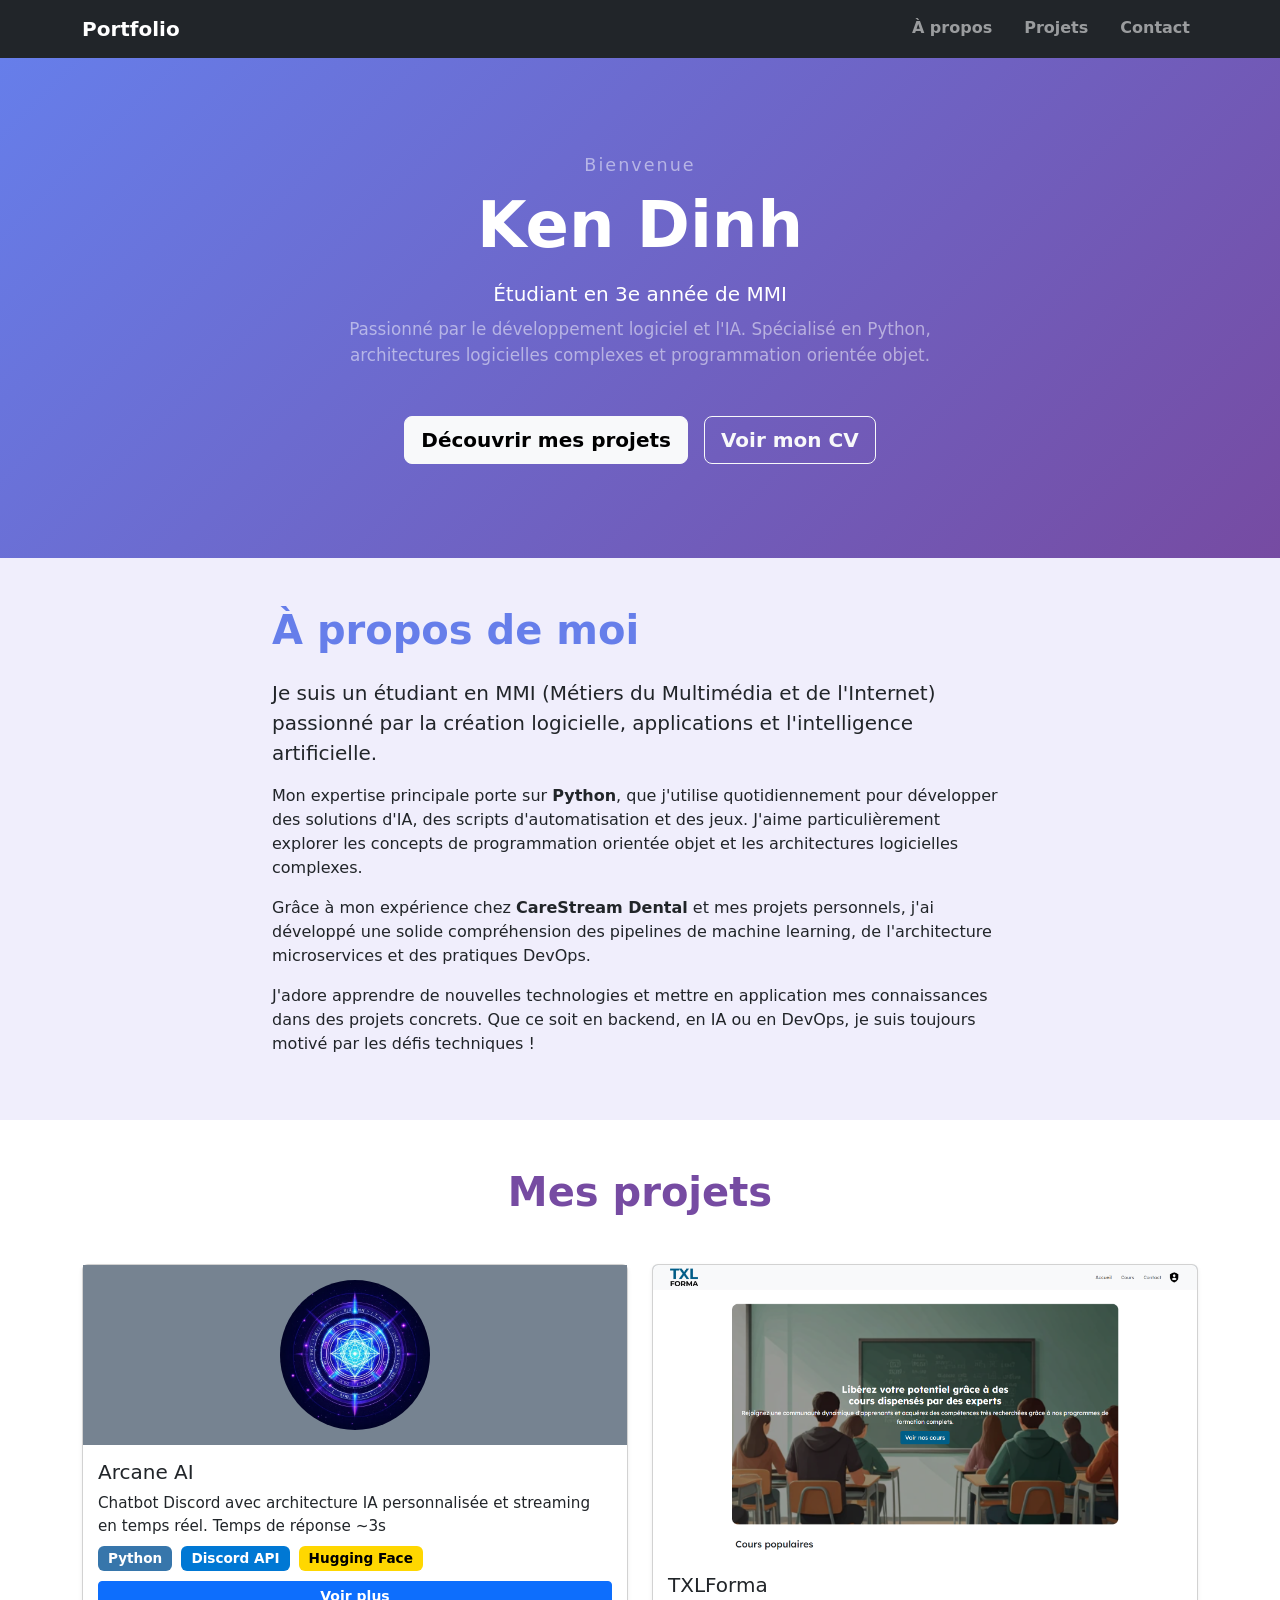
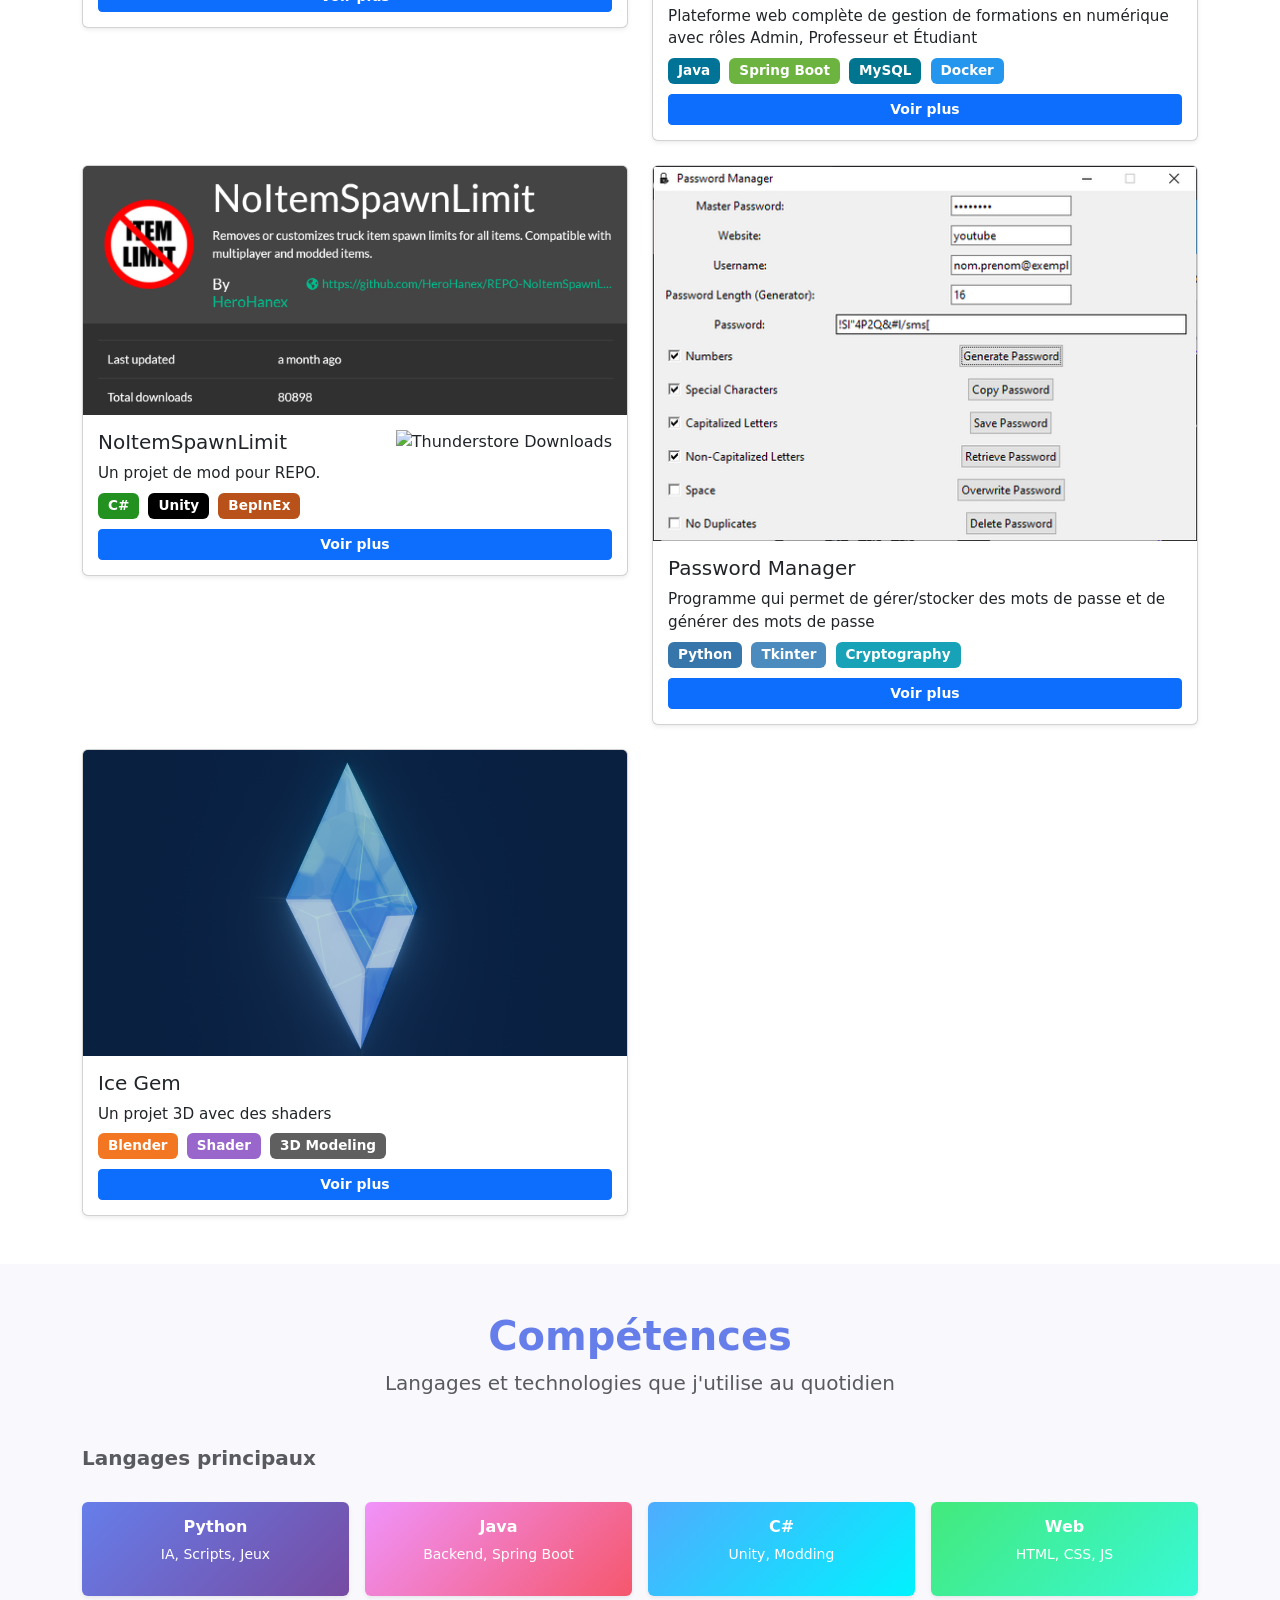
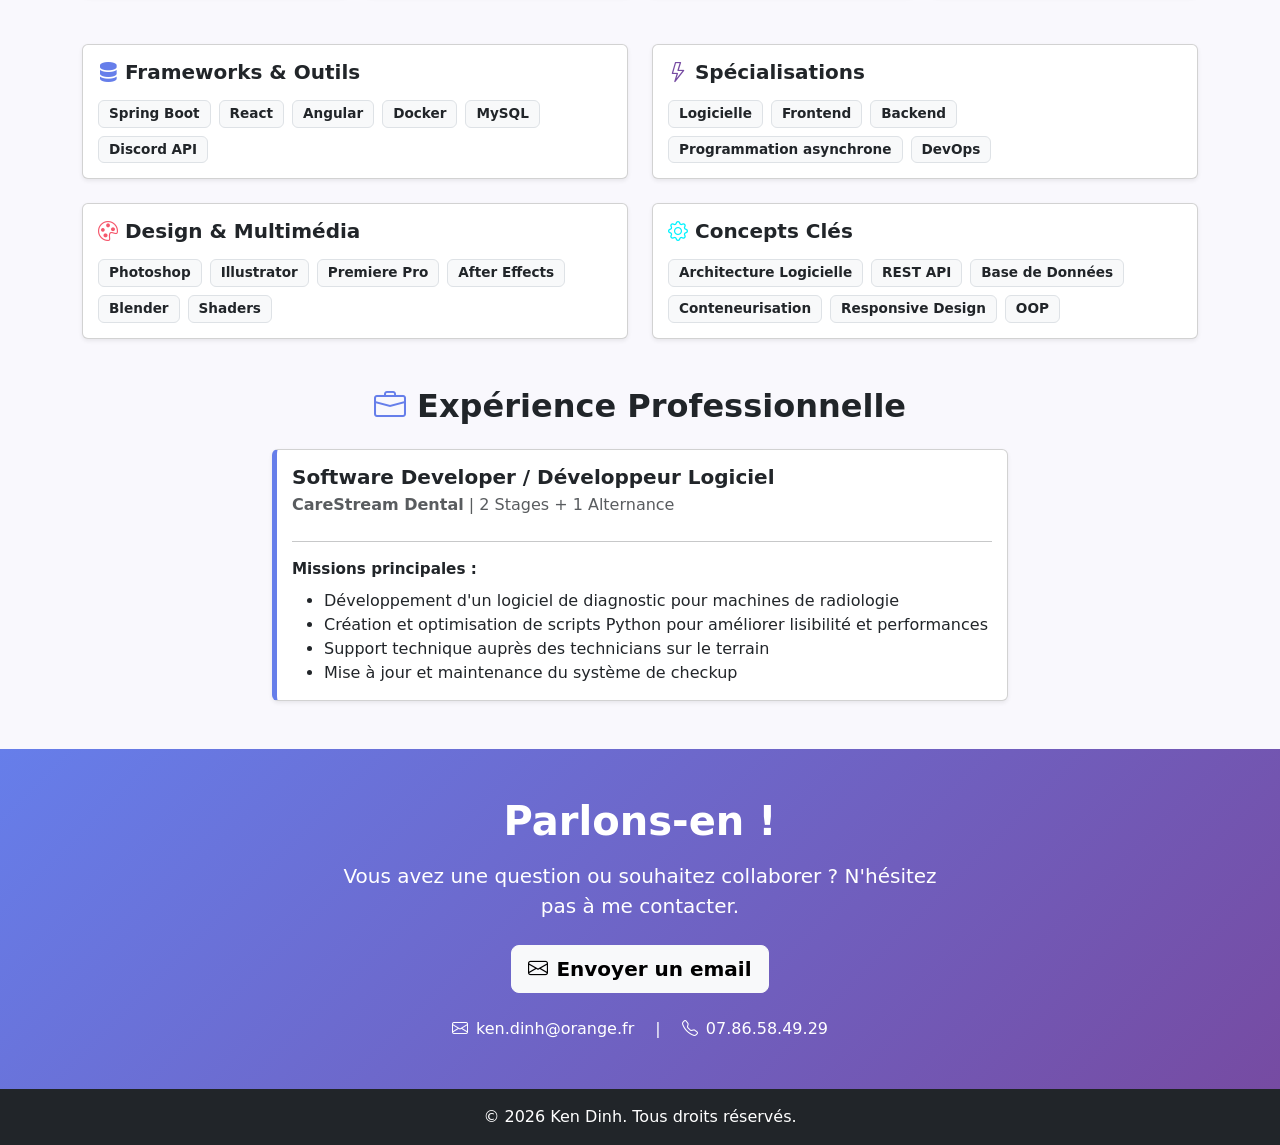
==== commit b837a88b: "Fixed some texts" ====
--- a/index.html
+++ b/index.html
@@ -179,7 +179,8 @@
 								<p class="card-text">Un projet 3D avec des shaders</p>
 								<div style="margin-bottom: 10px;">
 									<span class="badge me-1" style="background-color: #f37722;">Blender</span>
-									<span class="badge" style="background-color: #9966cc;">Shader</span>
+									<span class="badge me-1" style="background-color: #9966cc;">Shader</span>
+									<span class="badge" style="background-color: #5f5f5f;">3D Modeling</span>
 								</div>
 								<span class="btn btn-primary btn-sm mt-auto fw-bold">Voir plus</span>
 							</div>
@@ -265,11 +266,10 @@
 								<i class="bi bi-lightning" style="color: #764ba2;"></i> Spécialisations
 							</h5>
 							<div class="d-flex flex-wrap gap-2">
-								<span class="badge bg-light text-dark border">Machine Learning</span>
-								<span class="badge bg-light text-dark border">IA Locale</span>
-								<span class="badge bg-light text-dark border">Streaming Architecture</span>
-								<span class="badge bg-light text-dark border">Threading</span>
-								<span class="badge bg-light text-dark border">Backend API</span>
+								<span class="badge bg-light text-dark border">Logicielle</span>
+								<span class="badge bg-light text-dark border">Frontend</span>
+								<span class="badge bg-light text-dark border">Backend</span>
+								<span class="badge bg-light text-dark border">Programmation asynchrone</span>
 								<span class="badge bg-light text-dark border">DevOps</span>
 							</div>
 						</div>
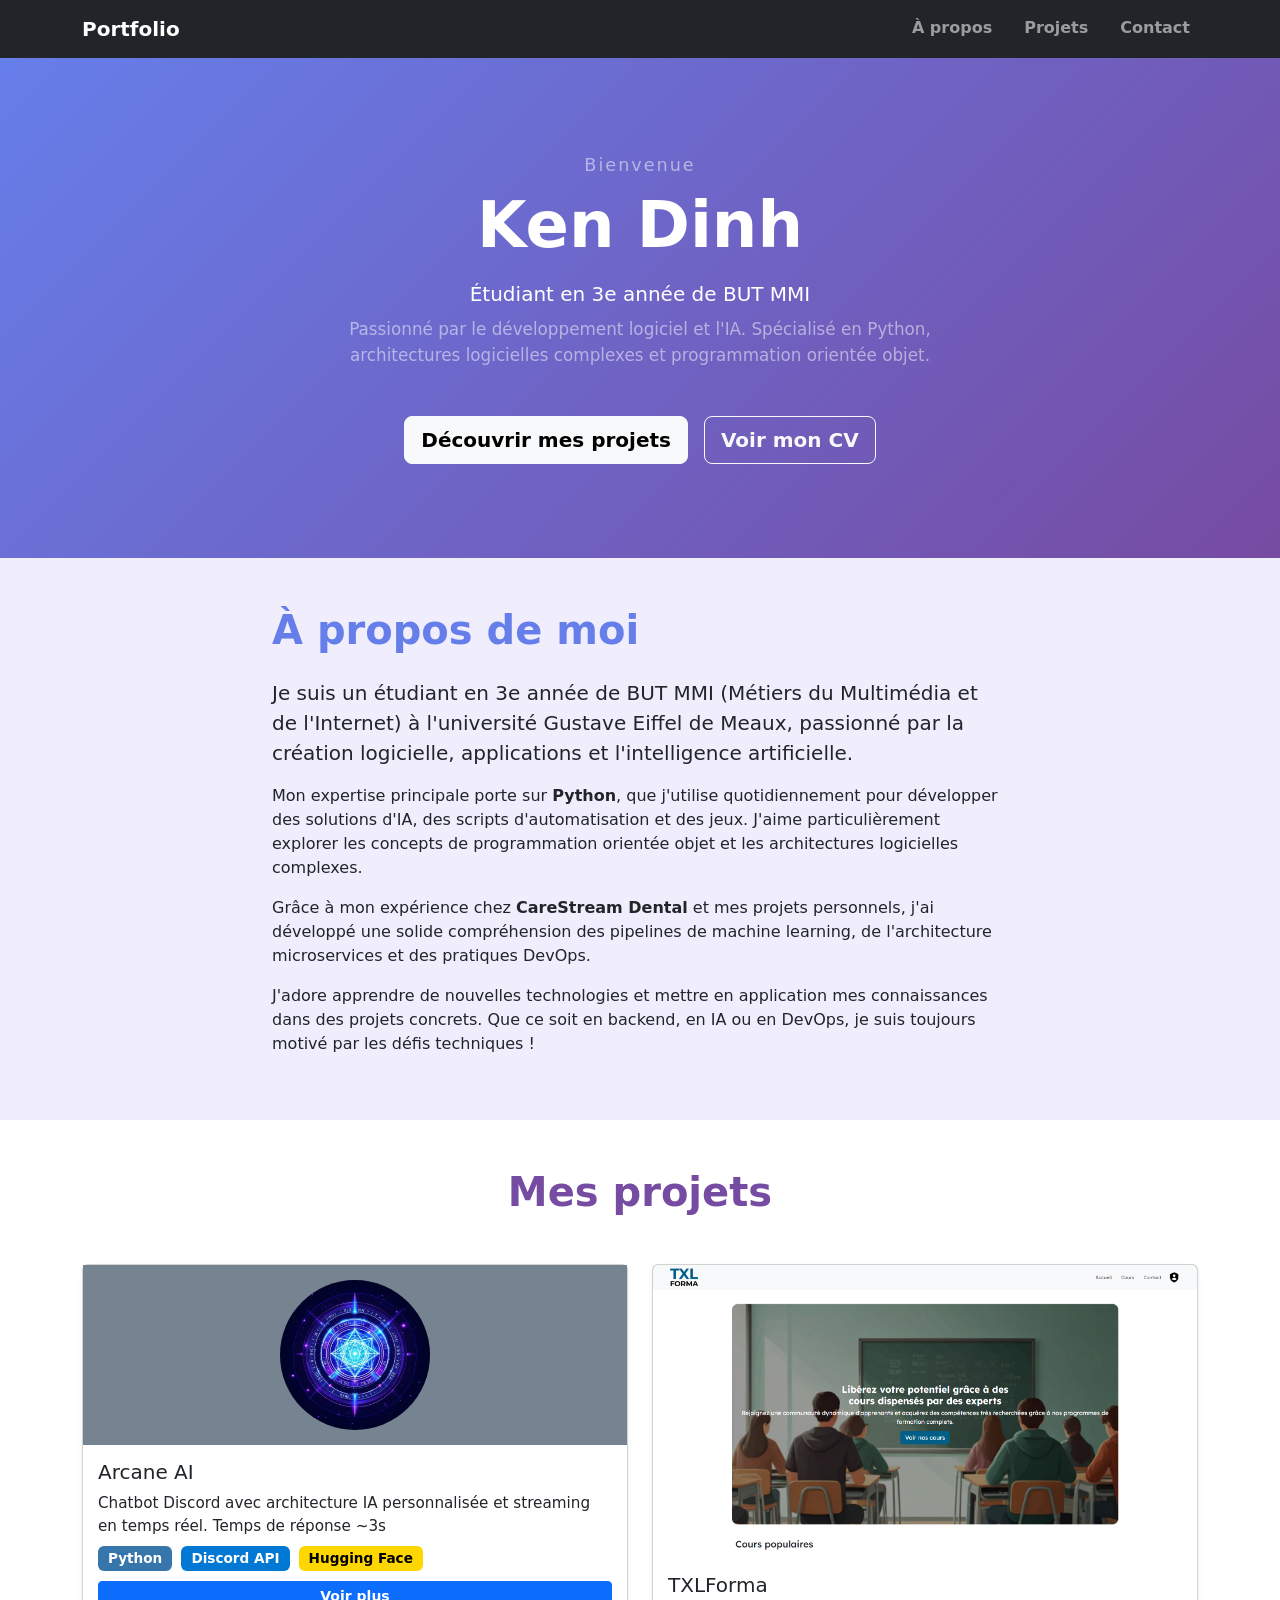
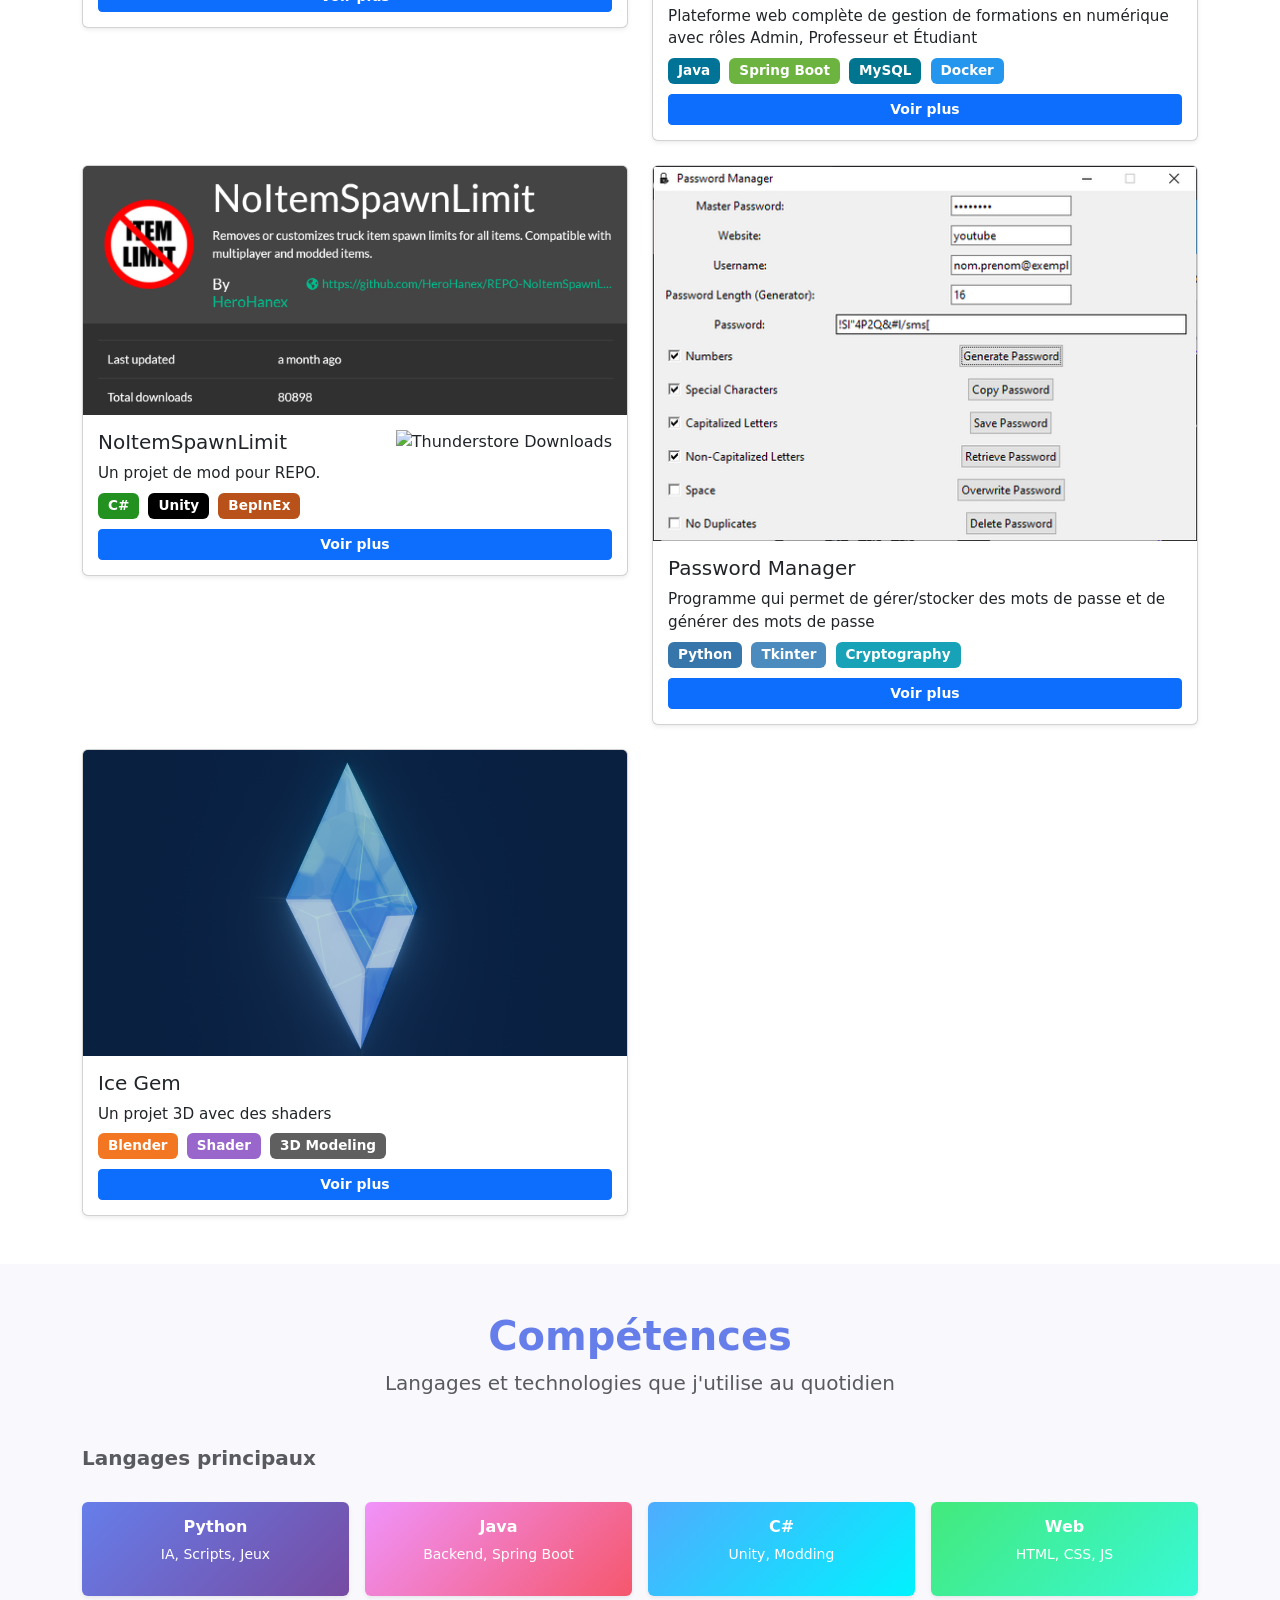
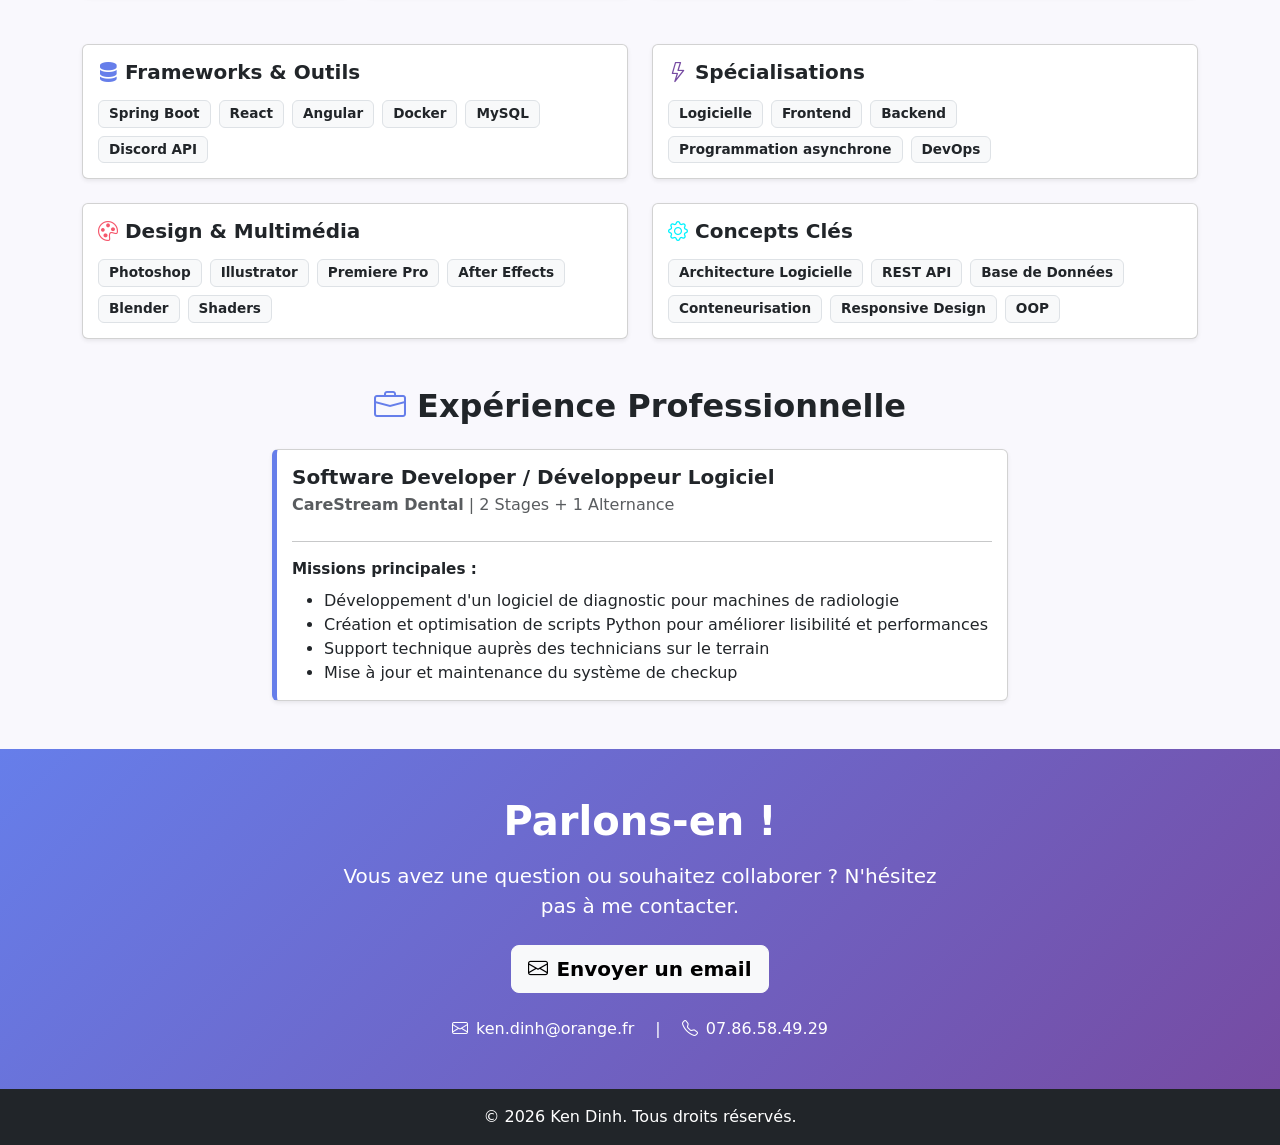
==== commit 4b2ca53f: "Updated educational details in the introduction section" ====
--- a/index.html
+++ b/index.html
@@ -33,7 +33,7 @@
 			<div style="margin-bottom: 40px;">
 				<p class="text-white-50 mb-2" style="font-size: 1.1rem; letter-spacing: 2px;">Bienvenue</p>
 				<h1 class="display-3 fw-bold mb-3">Ken Dinh</h1>
-				<p class="lead mb-2">Étudiant en 3e année de MMI</p>
+				<p class="lead mb-2">Étudiant en 3e année de BUT MMI</p>
 				<p class="text-white-50" style="font-size: 1.05rem; max-width: 600px; margin: 0 auto;">
 					Passionné par le développement logiciel et l'IA. Spécialisé en Python, architectures logicielles
 					complexes et programmation orientée objet.
@@ -52,7 +52,7 @@
 				<div class="col-lg-8 offset-lg-2">
 					<h2 class="fw-bold mb-4 section-title title-primary">À propos de moi</h2>
 					<p class="lead mb-3">
-						Je suis un étudiant en MMI (Métiers du Multimédia et de l'Internet) passionné par la création
+						Je suis un étudiant en 3e année de BUT MMI (Métiers du Multimédia et de l'Internet) à l'université Gustave Eiffel de Meaux, passionné par la création
 						logicielle, applications et l'intelligence artificielle.
 					</p>
 					<p class="mb-3">
